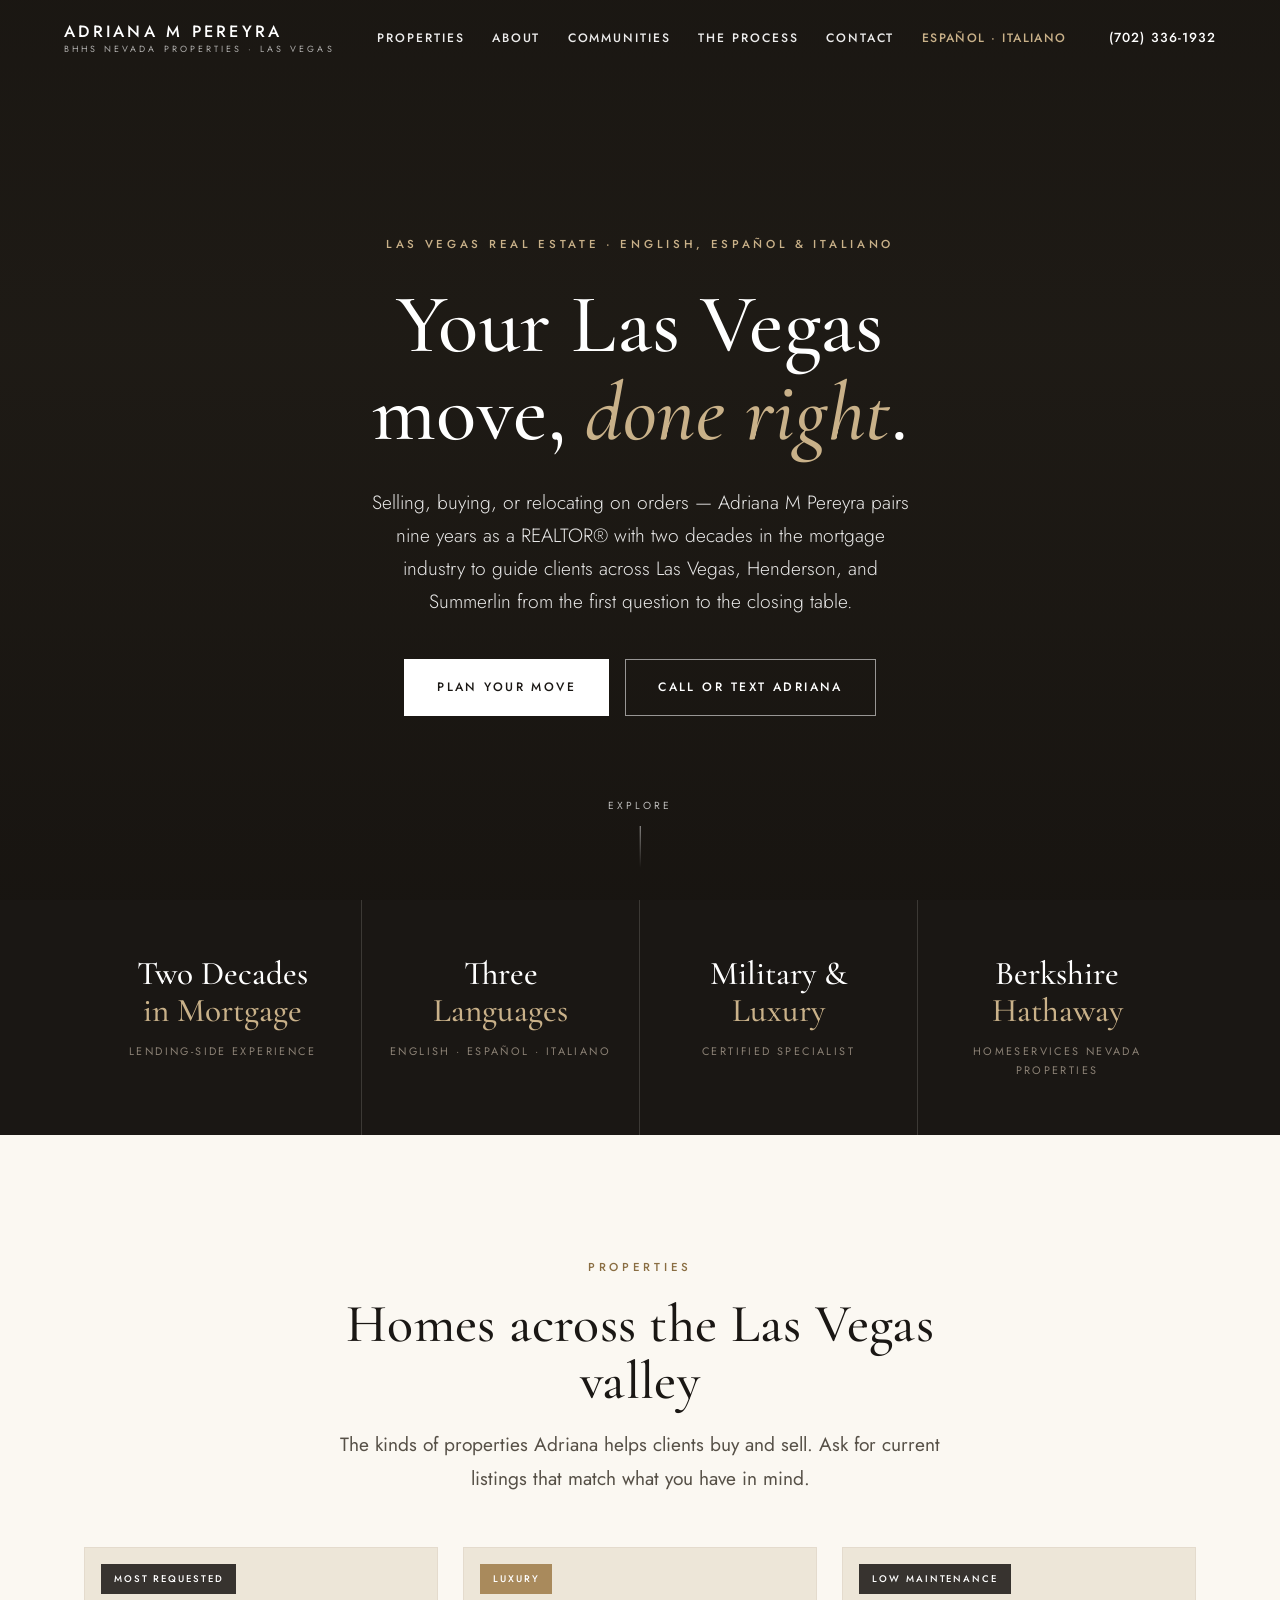
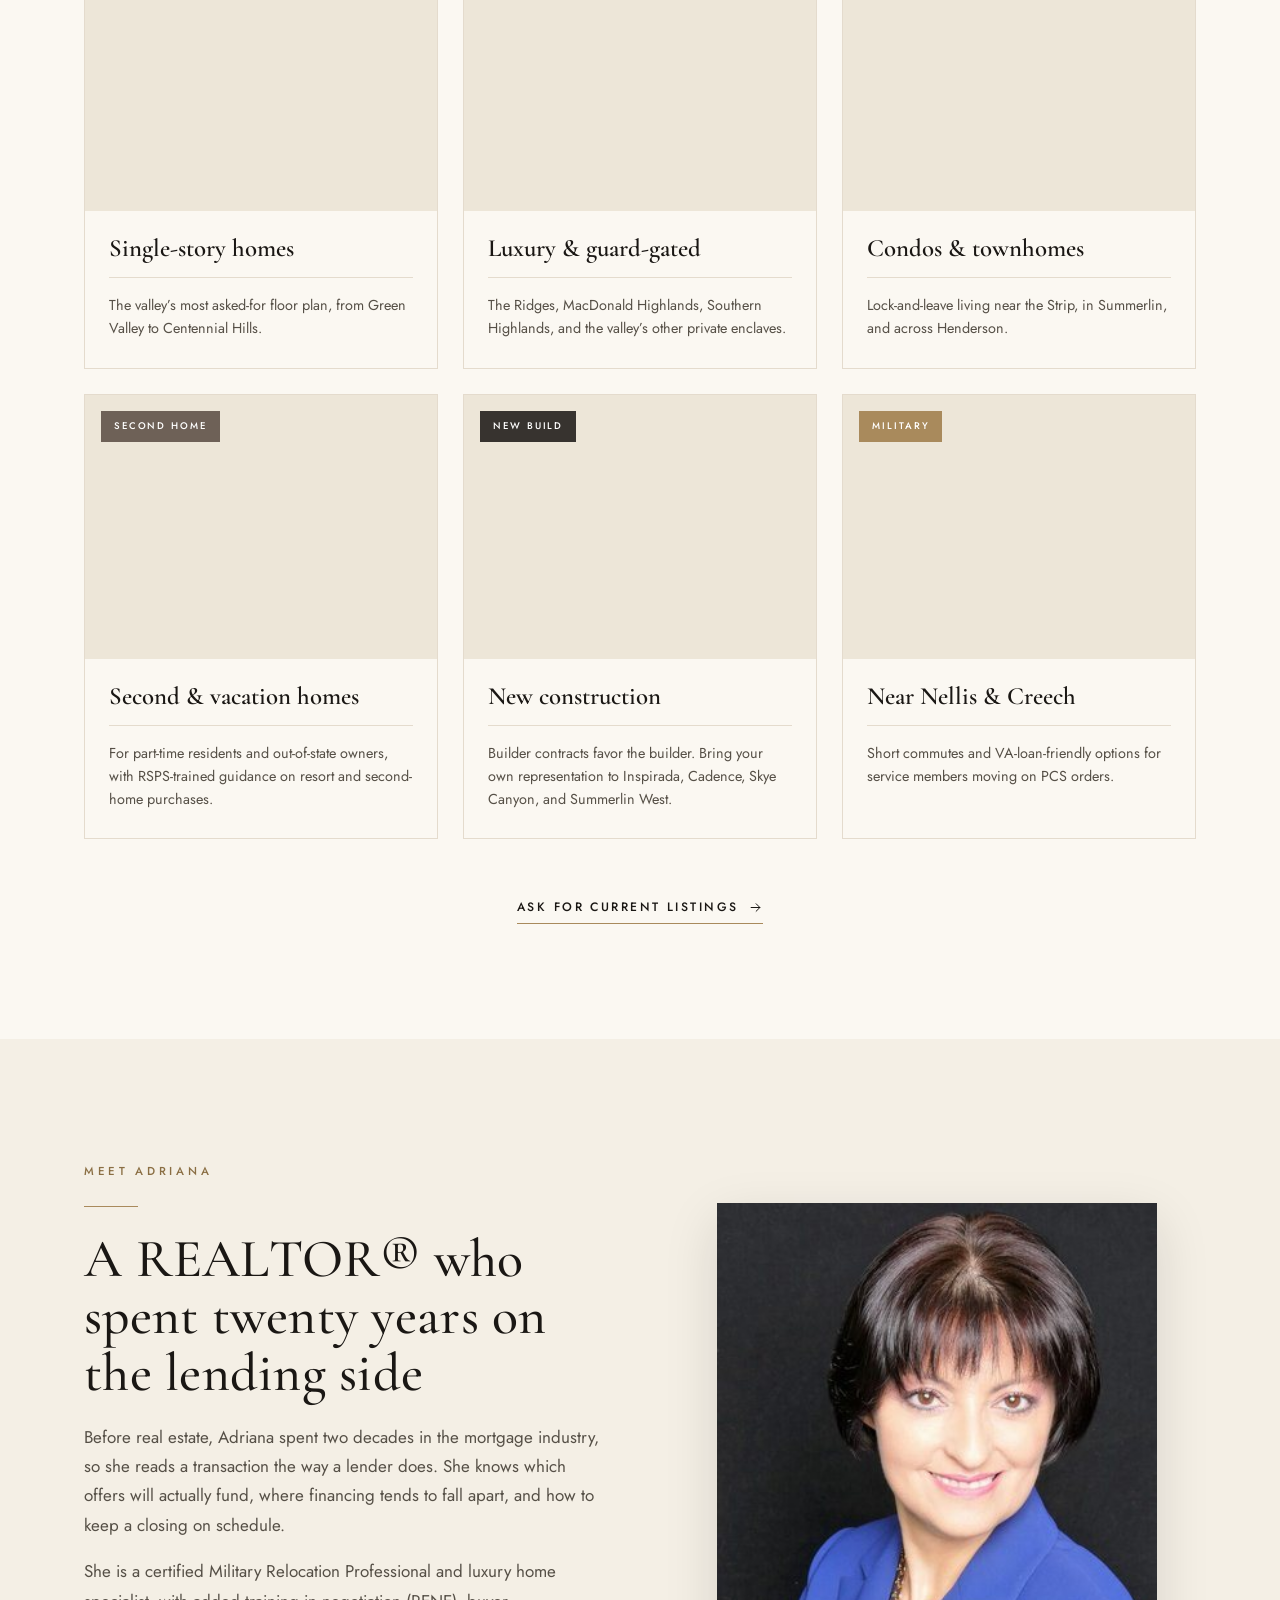
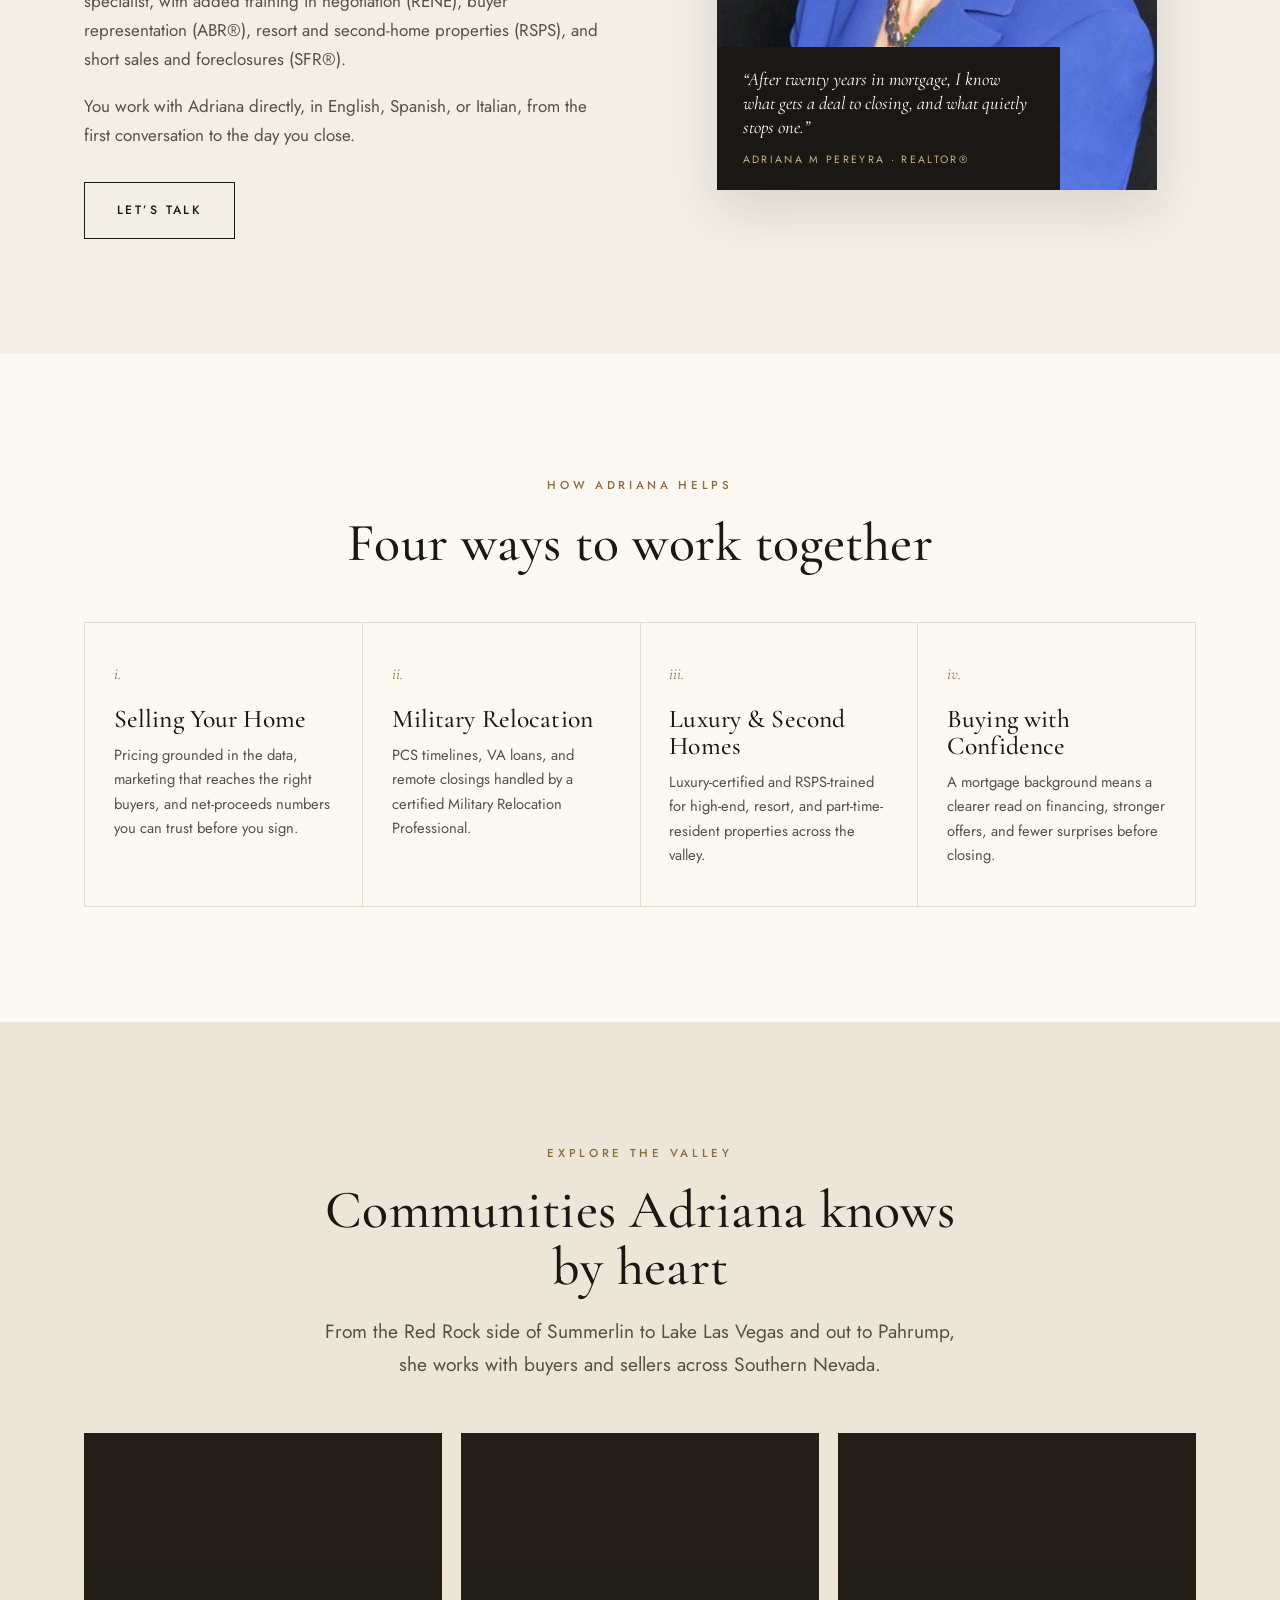
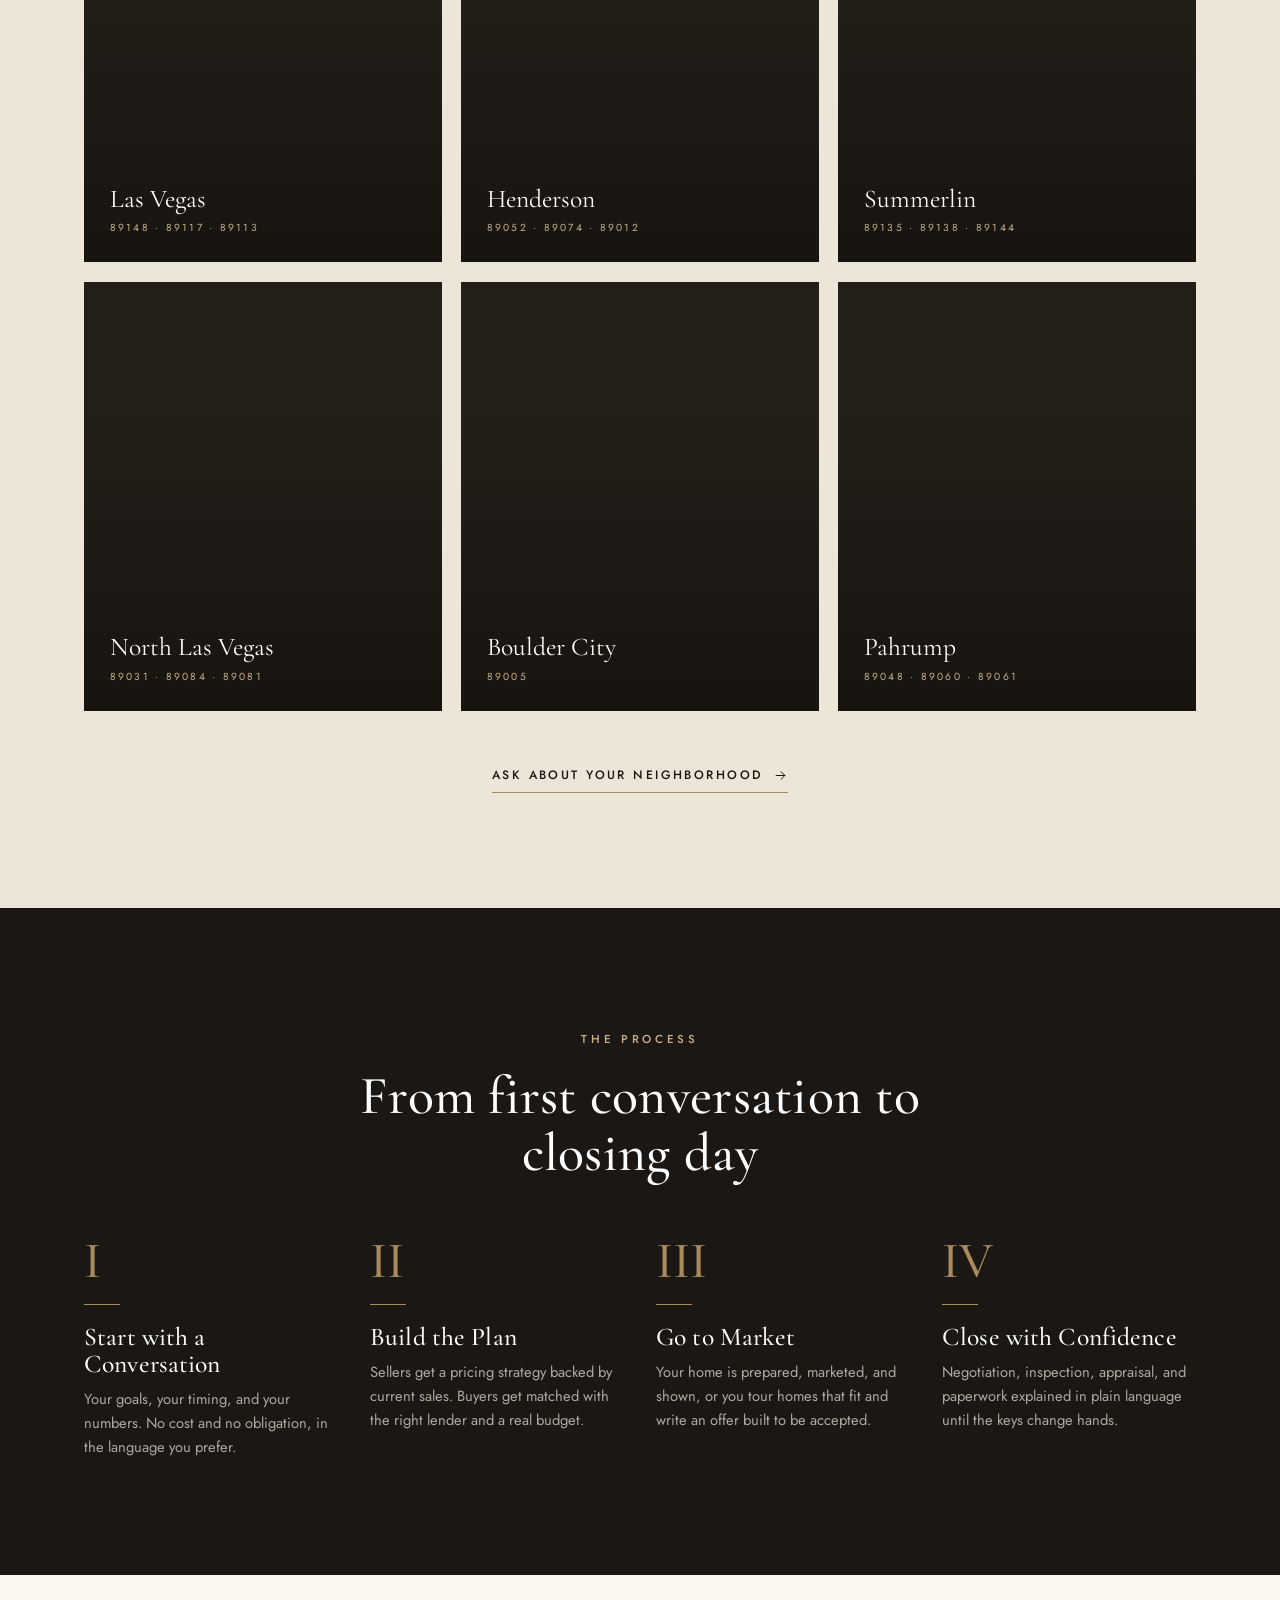
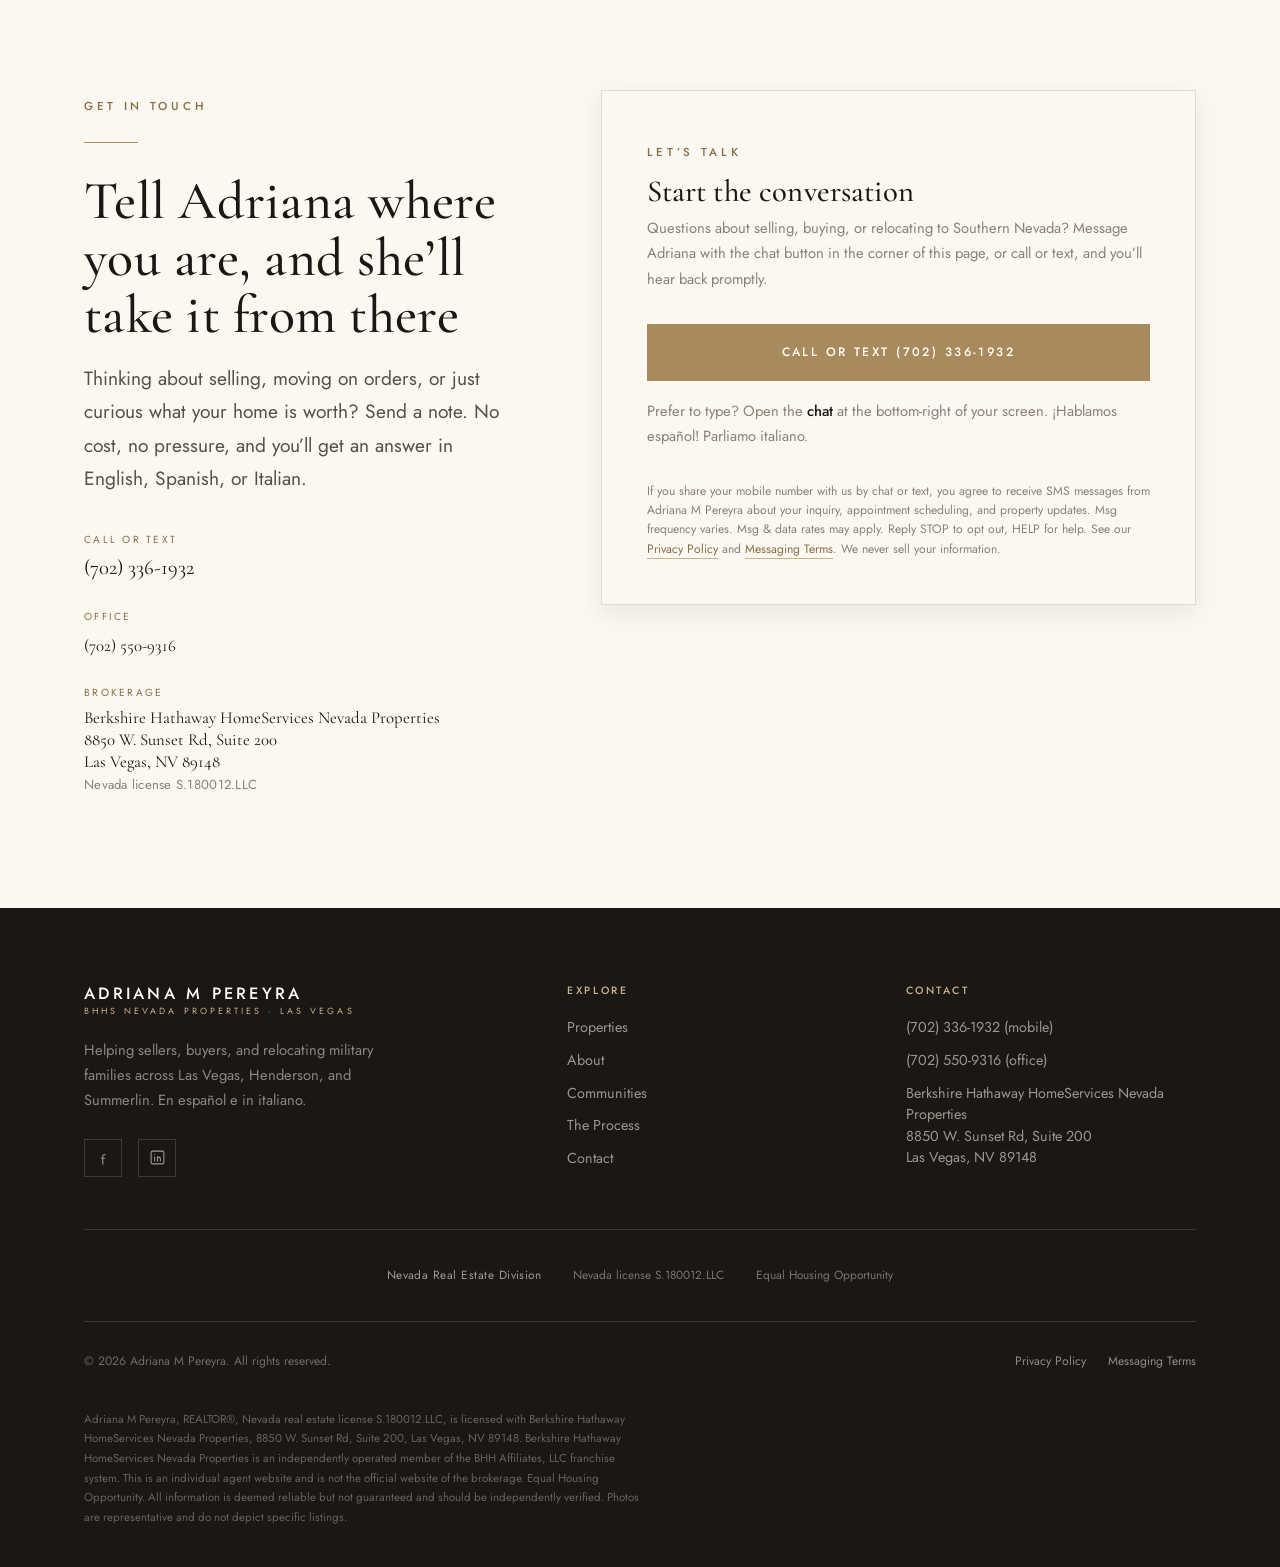
==== index.html @ 08331dd1 "Add files via upload" ====
<!DOCTYPE html>
<html lang="en">
<head>
<meta charset="UTF-8">
<meta name="viewport" content="width=device-width, initial-scale=1.0">
<title>Adriana M Pereyra | Las Vegas REALTOR&reg; | BHHS Nevada Properties</title>
<meta name="description" content="Adriana M Pereyra helps clients sell, buy, and relocate across Las Vegas, Henderson, and Summerlin. Service in English, Spanish, and Italian. Berkshire Hathaway HomeServices Nevada Properties.">
<meta name="robots" content="index, follow">
<meta name="theme-color" content="#1A1714">
<meta property="og:type" content="website">
<meta property="og:title" content="Adriana M Pereyra | Las Vegas REALTOR&reg; | BHHS Nevada Properties">
<meta property="og:description" content="Adriana M Pereyra helps clients sell, buy, and relocate across Las Vegas, Henderson, and Summerlin. Service in English, Spanish, and Italian. Berkshire Hathaway HomeServices Nevada Properties.">
<link rel="icon" href="data:image/svg+xml,%3Csvg xmlns='http://www.w3.org/2000/svg' viewBox='0 0 32 32'%3E%3Crect width='32' height='32' fill='%231A1714'/%3E%3Ctext x='16' y='22' font-family='Georgia,serif' font-size='16' fill='%23A98A5C' text-anchor='middle'%3EA%3C/text%3E%3C/svg%3E">
<link rel="preconnect" href="https://fonts.googleapis.com"><link rel="preconnect" href="https://fonts.gstatic.com" crossorigin><link href="https://fonts.googleapis.com/css2?family=Cormorant+Garamond:ital,wght@0,400;0,500;0,600;1,400;1,500;1,600&family=Jost:wght@300;400;500;600&display=swap" rel="stylesheet">
<link rel="stylesheet" href="/styles.css">
</head>
<body class="amp">

<header class="nav" id="amp-nav">
  <div class="nav-inner">
    <a class="brand" href="/" aria-label="Adriana M Pereyra home">
      <span class="brand-name">Adriana M Pereyra</span>
      <span class="brand-sub">BHHS Nevada Properties &middot; Las Vegas</span>
    </a>
    <nav class="nav-links" id="amp-navLinks">
      <a href="#listings">Properties</a>
      <a href="#about">About</a>
      <a href="#communities">Communities</a>
      <a href="#path">The Process</a>
      <a href="#contact">Contact</a>
      <a class="tag" href="#contact">Espa&ntilde;ol &middot; Italiano</a>
    </nav>
    <div class="nav-right">
      <a class="nav-phone" href="tel:+17023361932">(702) 336-1932</a>
      <button class="nav-toggle" id="amp-navToggle" aria-label="Open menu" aria-expanded="false">
        <svg viewBox="0 0 24 24" fill="none" stroke="currentColor" stroke-width="1.5" stroke-linecap="round"><path d="M3 6h18M3 12h18M3 18h18"/></svg>
      </button>
    </div>
  </div>
</header>

<section class="hero">
  <div class="hero-inner">
    <span class="eyebrow">Las Vegas Real Estate &middot; English, Espa&ntilde;ol &amp; Italiano</span>
    <h1>Your Las Vegas move, <em>done right</em>.</h1>
    <p class="hero-sub">Selling, buying, or relocating on orders &mdash; Adriana M Pereyra pairs nine years as a REALTOR&reg; with two decades in the mortgage industry to guide clients across Las Vegas, Henderson, and Summerlin from the first question to the closing table.</p>
    <div class="hero-actions">
      <a class="btn btn-solid-light" href="#contact">Plan your move</a>
      <a class="btn btn-light" href="tel:+17023361932">Call or text Adriana</a>
    </div>
  </div>
  <div class="hero-scroll" aria-hidden="true"><span>Explore</span><span class="line"></span></div>
</section>

<section class="bg-ink">
  <div class="wrap" style="padding-block:0;">
    <div class="stats">
      <div class="stat"><div class="figure">Two Decades<br><span class="accent">in Mortgage</span></div><div class="label">Lending-Side Experience</div></div>
      <div class="stat"><div class="figure">Three<br><span class="accent">Languages</span></div><div class="label">English &middot; Espa&ntilde;ol &middot; Italiano</div></div>
      <div class="stat"><div class="figure">Military &amp;<br><span class="accent">Luxury</span></div><div class="label">Certified Specialist</div></div>
      <div class="stat"><div class="figure">Berkshire<br><span class="accent">Hathaway</span></div><div class="label">HomeServices Nevada Properties</div></div>
    </div>
  </div>
</section>

<section class="section" id="listings">
  <div class="wrap">
    <div class="section-head center">
      <span class="eyebrow">Properties</span>
      <h2>Homes across the Las Vegas valley</h2>
      <p class="lede">The kinds of properties Adriana helps clients buy and sell. Ask for current listings that match what you have in mind.</p>
    </div>
    <div class="listings">
      <article class="listing reveal">
        <div class="listing-media" style="background-image:url('https://images.unsplash.com/photo-1568605114967-8130f3a36994?auto=format&fit=crop&w=800&q=80')"><span class="listing-badge">Most Requested</span></div>
        <div class="listing-body">
          <div class="listing-title">Single-story homes</div>
          <div class="listing-desc">The valley&rsquo;s most asked-for floor plan, from Green Valley to Centennial Hills.</div>
        </div>
      </article>
      <article class="listing reveal">
        <div class="listing-media" style="background-image:url('https://images.unsplash.com/photo-1600596542815-ffad4c1539a9?auto=format&fit=crop&w=800&q=80')"><span class="listing-badge coming">Luxury</span></div>
        <div class="listing-body">
          <div class="listing-title">Luxury &amp; guard-gated</div>
          <div class="listing-desc">The Ridges, MacDonald Highlands, Southern Highlands, and the valley&rsquo;s other private enclaves.</div>
        </div>
      </article>
      <article class="listing reveal">
        <div class="listing-media" style="background-image:url('https://images.unsplash.com/photo-1570129477492-45c003edd2be?auto=format&fit=crop&w=800&q=80')"><span class="listing-badge">Low Maintenance</span></div>
        <div class="listing-body">
          <div class="listing-title">Condos &amp; townhomes</div>
          <div class="listing-desc">Lock-and-leave living near the Strip, in Summerlin, and across Henderson.</div>
        </div>
      </article>
      <article class="listing reveal">
        <div class="listing-media" style="background-image:url('https://images.unsplash.com/photo-1600585154340-be6161a56a0c?auto=format&fit=crop&w=800&q=80')"><span class="listing-badge pending">Second Home</span></div>
        <div class="listing-body">
          <div class="listing-title">Second &amp; vacation homes</div>
          <div class="listing-desc">For part-time residents and out-of-state owners, with RSPS-trained guidance on resort and second-home purchases.</div>
        </div>
      </article>
      <article class="listing reveal">
        <div class="listing-media" style="background-image:url('https://images.unsplash.com/photo-1605276374104-dee2a0ed3cd6?auto=format&fit=crop&w=800&q=80')"><span class="listing-badge">New Build</span></div>
        <div class="listing-body">
          <div class="listing-title">New construction</div>
          <div class="listing-desc">Builder contracts favor the builder. Bring your own representation to Inspirada, Cadence, Skye Canyon, and Summerlin West.</div>
        </div>
      </article>
      <article class="listing reveal">
        <div class="listing-media" style="background-image:url('https://images.unsplash.com/photo-1564013799919-ab600027ffc6?auto=format&fit=crop&w=800&q=80')"><span class="listing-badge coming">Military</span></div>
        <div class="listing-body">
          <div class="listing-title">Near Nellis &amp; Creech</div>
          <div class="listing-desc">Short commutes and VA-loan-friendly options for service members moving on PCS orders.</div>
        </div>
      </article>
    </div>
    <div class="listings-cta"><a class="textlink" href="#contact">Ask for current listings <svg viewBox="0 0 24 24" fill="none" stroke="currentColor" stroke-width="1.6" stroke-linecap="round" stroke-linejoin="round"><path d="M5 12h14M13 6l6 6-6 6"/></svg></a></div>
  </div>
</section>

<section class="section bg-ivory" id="about">
  <div class="wrap split reverse">
    <div class="split-media portrait reveal" role="img" aria-label="Portrait of Adriana M Pereyra" style="background-image:url('/img/adriana-pereyra.jpg')">
      <div class="tag-float">
        <div class="q">&ldquo;After twenty years in mortgage, I know what gets a deal to closing, and what quietly stops one.&rdquo;</div>
        <div class="by">Adriana M Pereyra &middot; REALTOR&reg;</div>
      </div>
    </div>
    <div class="split-text reveal">
      <span class="eyebrow">Meet Adriana</span>
      <hr class="rule" />
      <h2 style="margin-bottom:1.4rem;">A REALTOR&reg; who spent twenty years on the lending side</h2>
      <p>Before real estate, Adriana spent two decades in the mortgage industry, so she reads a transaction the way a lender does. She knows which offers will actually fund, where financing tends to fall apart, and how to keep a closing on schedule.</p>
      <p>She is a certified Military Relocation Professional and luxury home specialist, with added training in negotiation (RENE), buyer representation (ABR&reg;), resort and second-home properties (RSPS), and short sales and foreclosures (SFR&reg;).</p>
      <p>You work with Adriana directly, in English, Spanish, or Italian, from the first conversation to the day you close.</p>
      <a class="btn btn-outline" href="#contact">Let&rsquo;s talk</a>
    </div>
  </div>
</section>

<section class="section">
  <div class="wrap">
    <div class="section-head center">
      <span class="eyebrow">How Adriana Helps</span>
      <h2>Four ways to work together</h2>
    </div>
    <div class="services">
      <div class="service reveal"><div class="num">i.</div><h3>Selling Your Home</h3><p>Pricing grounded in the data, marketing that reaches the right buyers, and net-proceeds numbers you can trust before you sign.</p></div>
      <div class="service reveal"><div class="num">ii.</div><h3>Military Relocation</h3><p>PCS timelines, VA loans, and remote closings handled by a certified Military Relocation Professional.</p></div>
      <div class="service reveal"><div class="num">iii.</div><h3>Luxury &amp; Second Homes</h3><p>Luxury-certified and RSPS-trained for high-end, resort, and part-time-resident properties across the valley.</p></div>
      <div class="service reveal"><div class="num">iv.</div><h3>Buying with Confidence</h3><p>A mortgage background means a clearer read on financing, stronger offers, and fewer surprises before closing.</p></div>
    </div>
  </div>
</section>

<section class="section bg-sand" id="communities">
  <div class="wrap">
    <div class="section-head center">
      <span class="eyebrow">Explore the Valley</span>
      <h2>Communities Adriana knows by heart</h2>
      <p class="lede">From the Red Rock side of Summerlin to Lake Las Vegas and out to Pahrump, she works with buyers and sellers across Southern Nevada.</p>
    </div>
    <div class="communities">
      <a class="community reveal" href="#contact" style="background-image:url('https://images.unsplash.com/photo-1449844908441-8829872d2607?auto=format&fit=crop&w=700&q=80')">
        <div class="community-label"><div class="name">Las Vegas</div><div class="meta">89148 &middot; 89117 &middot; 89113</div></div>
      </a>
      <a class="community reveal" href="#contact" style="background-image:url('https://images.unsplash.com/photo-1576941089067-2de3c901e126?auto=format&fit=crop&w=700&q=80')">
        <div class="community-label"><div class="name">Henderson</div><div class="meta">89052 &middot; 89074 &middot; 89012</div></div>
      </a>
      <a class="community reveal" href="#contact" style="background-image:url('https://images.unsplash.com/photo-1580587771525-78b9dba3b914?auto=format&fit=crop&w=700&q=80')">
        <div class="community-label"><div class="name">Summerlin</div><div class="meta">89135 &middot; 89138 &middot; 89144</div></div>
      </a>
      <a class="community reveal" href="#contact" style="background-image:url('https://images.unsplash.com/photo-1518780664697-55e3ad937233?auto=format&fit=crop&w=700&q=80')">
        <div class="community-label"><div class="name">North Las Vegas</div><div class="meta">89031 &middot; 89084 &middot; 89081</div></div>
      </a>
      <a class="community reveal" href="#contact" style="background-image:url('https://images.unsplash.com/photo-1502672260266-1c1ef2d93688?auto=format&fit=crop&w=700&q=80')">
        <div class="community-label"><div class="name">Boulder City</div><div class="meta">89005</div></div>
      </a>
      <a class="community reveal" href="#contact" style="background-image:url('https://images.unsplash.com/photo-1416331108676-a22ccb276e35?auto=format&fit=crop&w=700&q=80')">
        <div class="community-label"><div class="name">Pahrump</div><div class="meta">89048 &middot; 89060 &middot; 89061</div></div>
      </a>
    </div>
    <div class="communities-cta"><a class="textlink" href="#contact">Ask about your neighborhood <svg viewBox="0 0 24 24" fill="none" stroke="currentColor" stroke-width="1.6" stroke-linecap="round" stroke-linejoin="round"><path d="M5 12h14M13 6l6 6-6 6"/></svg></a></div>
  </div>
</section>

<section class="section bg-ink" id="path">
  <div class="wrap">
    <div class="section-head center">
      <span class="eyebrow on-dark">The Process</span>
      <h2 style="color:#fff;">From first conversation to closing day</h2>
    </div>
    <div class="path">
      <div class="step reveal"><div class="pnum">I</div><div class="pdiv"></div><h3>Start with a Conversation</h3><p>Your goals, your timing, and your numbers. No cost and no obligation, in the language you prefer.</p></div>
      <div class="step reveal"><div class="pnum">II</div><div class="pdiv"></div><h3>Build the Plan</h3><p>Sellers get a pricing strategy backed by current sales. Buyers get matched with the right lender and a real budget.</p></div>
      <div class="step reveal"><div class="pnum">III</div><div class="pdiv"></div><h3>Go to Market</h3><p>Your home is prepared, marketed, and shown, or you tour homes that fit and write an offer built to be accepted.</p></div>
      <div class="step reveal"><div class="pnum">IV</div><div class="pdiv"></div><h3>Close with Confidence</h3><p>Negotiation, inspection, appraisal, and paperwork explained in plain language until the keys change hands.</p></div>
    </div>
  </div>
</section>

<!-- CONTACT — the chat widget is the single contact-collection point; the SMS disclosure below stays always visible -->
<section class="section" id="contact">
  <div class="wrap contact-grid">
    <div class="contact-info">
      <span class="eyebrow">Get in Touch</span>
      <hr class="rule" />
      <h2>Tell Adriana where you are, and she&rsquo;ll take it from there</h2>
      <p class="lede" style="margin-top:1.2rem;">Thinking about selling, moving on orders, or just curious what your home is worth? Send a note. No cost, no pressure, and you&rsquo;ll get an answer in English, Spanish, or Italian.</p>
      <div class="contact-list">
        <div class="ci"><div>
          <div class="lbl">Call or Text</div>
          <a href="tel:+17023361932">(702) 336-1932</a>
        </div></div>
        <div class="ci"><div>
          <div class="lbl">Office</div>
          <a class="val sm" href="tel:+17025509316">(702) 550-9316</a>
        </div></div>
        <div class="ci"><div>
          <div class="lbl">Brokerage</div>
          <div class="val sm">Berkshire Hathaway HomeServices Nevada Properties<br>8850 W. Sunset Rd, Suite 200<br>Las Vegas, NV 89148</div>
          <div class="val xs">Nevada license S.180012.LLC</div>
        </div></div>
      </div>
    </div>

    <div class="form-card">
      <span class="eyebrow form-eyebrow">Let&rsquo;s Talk</span>
      <h3>Start the conversation</h3>
      <p class="form-note">Questions about selling, buying, or relocating to Southern Nevada? Message Adriana with the chat button in the corner of this page, or call or text, and you&rsquo;ll hear back promptly.</p>
      <a href="tel:+17023361932" class="btn btn-gold" style="display:flex;width:100%;box-sizing:border-box;justify-content:center;">Call or Text (702) 336-1932</a>
      <p class="form-note" style="margin-top:1.15rem;">Prefer to type? Open the <strong>chat</strong> at the bottom-right of your screen. &iexcl;Hablamos espa&ntilde;ol! Parliamo italiano.</p>
      <p class="form-fine">If you share your mobile number with us by chat or text, you agree to receive SMS messages from Adriana M Pereyra about your inquiry, appointment scheduling, and property updates. Msg frequency varies. Msg &amp; data rates may apply. Reply STOP to opt out, HELP for help. See our <a href="/privacy">Privacy Policy</a> and <a href="/terms">Messaging Terms</a>. We never sell your information.</p>
    </div>
  </div>
</section>

<footer class="footer">
  <div class="wrap">
    <div class="footer-top">
      <div>
        <a class="brand" href="/">
          <span class="brand-name">Adriana M Pereyra</span>
          <span class="brand-sub">BHHS Nevada Properties &middot; Las Vegas</span>
        </a>
        <p class="footer-blurb">Helping sellers, buyers, and relocating military families across Las Vegas, Henderson, and Summerlin. En espa&ntilde;ol e in italiano.</p>
        <div class="footer-social">
          <a href="https://www.facebook.com/realestate.homenow" target="_blank" rel="noopener" aria-label="Facebook"><svg viewBox="0 0 24 24" fill="none" stroke="currentColor" stroke-width="1.5"><path d="M15 8h-2a2 2 0 0 0-2 2v12M8 13h6"/></svg></a>
          <a href="https://www.linkedin.com/in/adrianapereyravegasrealtor" target="_blank" rel="noopener" aria-label="LinkedIn"><svg viewBox="0 0 24 24" fill="none" stroke="currentColor" stroke-width="1.5" stroke-linecap="round"><rect x="3" y="3" width="18" height="18" rx="2"/><path d="M8 11v6M8 7.5v.01M12 17v-3.5a2 2 0 0 1 4 0V17M12 11v6"/></svg></a>
        </div>
      </div>
      <div class="footer-col">
        <h4>Explore</h4>
        <a href="#listings">Properties</a>
        <a href="#about">About</a>
        <a href="#communities">Communities</a>
        <a href="#path">The Process</a>
        <a href="#contact">Contact</a>
      </div>
      <div class="footer-col">
        <h4>Contact</h4>
        <a href="tel:+17023361932">(702) 336-1932 (mobile)</a>
        <a href="tel:+17025509316">(702) 550-9316 (office)</a>
        
        <p>Berkshire Hathaway HomeServices Nevada Properties<br>8850 W. Sunset Rd, Suite 200<br>Las Vegas, NV 89148</p>
      </div>
    </div>
    <div class="footer-legal">
      <a href="https://red.nv.gov/" target="_blank" rel="noopener">Nevada Real Estate Division</a>
      <span>Nevada license S.180012.LLC</span>
      <span>Equal Housing Opportunity</span>
    </div>
    <div class="footer-bottom">
      <span>&copy; <span class="amp-year">2026</span> Adriana M Pereyra. All rights reserved.</span>
      <span class="legal-links">
        <a href="/privacy">Privacy Policy</a>
        <a href="/terms">Messaging Terms</a>
      </span>
    </div>
    <p class="disclosure">Adriana M Pereyra, REALTOR&reg;, Nevada real estate license S.180012.LLC, is licensed with Berkshire Hathaway HomeServices Nevada Properties, 8850 W. Sunset Rd, Suite 200, Las Vegas, NV 89148. Berkshire Hathaway HomeServices Nevada Properties is an independently operated member of the BHH Affiliates, LLC franchise system. This is an individual agent website and is not the official website of the brokerage. Equal Housing Opportunity. All information is deemed reliable but not guaranteed and should be independently verified. Photos are representative and do not depict specific listings.</p>
  </div>
</footer>

<script>
(function(){
  var root = document.querySelector('.amp'); if(!root) return;
  var nav = root.querySelector('#amp-nav');
  if (nav){
    var onScroll = function(){ nav.classList.toggle('scrolled', window.scrollY > 40); };
    onScroll(); window.addEventListener('scroll', onScroll, {passive:true});
  }
  var toggle = root.querySelector('#amp-navToggle'), links = root.querySelector('#amp-navLinks');
  if (toggle && links){
    toggle.addEventListener('click', function(){
      var open = links.classList.toggle('open');
      toggle.setAttribute('aria-expanded', open ? 'true' : 'false');
    });
    links.querySelectorAll('a').forEach(function(a){ a.addEventListener('click', function(){
      links.classList.remove('open'); toggle.setAttribute('aria-expanded','false');
    });});
  }
  root.querySelectorAll('.amp-year').forEach(function(el){ el.textContent = new Date().getFullYear(); });
  var items = root.querySelectorAll('.reveal');
  var showAll = function(){ items.forEach(function(el){ el.classList.add('in'); }); };
  if ('IntersectionObserver' in window){
    var io = new IntersectionObserver(function(entries){
      entries.forEach(function(en){ if(en.isIntersecting){ en.target.classList.add('in'); io.unobserve(en.target); } });
    }, {threshold:.12, rootMargin:'0px 0px -50px 0px'});
    items.forEach(function(el){ io.observe(el); });
    setTimeout(showAll, 4000);   /* failsafe: nothing stays hidden for screenshot bots */
  } else { showAll(); }
})();
</script>
<!-- GoHighLevel / LeadConnector chat widget: the single contact-collection point for this site -->
<script src="https://widgets.leadconnectorhq.com/loader.js" data-resources-url="https://widgets.leadconnectorhq.com/chat-widget/loader.js" data-widget-id="6aa83cbd92551cf580aa1e9b"></script>
</body>
</html>
---- styles.css ----
/* Adriana M Pereyra | cloned from the approved jasonaguirregroup.us design system */
html,body{margin:0;padding:0}
.amp{overflow-x:clip}
.amp h1, .amp h2, .amp h3, .amp h4, .amp p, .amp li{text-align: inherit; text-transform: none; padding: 0;}
.amp ul{padding: 0;}
.amp a{text-decoration: none;}
.amp .btn, .amp button{border-radius: 0; box-shadow: none; text-decoration: none;}
.amp{--paper: #FBF8F2; --ivory: #F4EFE5; --sand: #EDE6D8; --ink: #1A1714; --char: #242019; --ink-soft: #565047; --stone: #8B8175; --gold: #A98A5C; --gold-deep:#8A6E43; --gold-soft:#C9B189; --line: #E4DBCD; --line-dk: rgba(244,239,229,.16); --white: #FFFFFF; --serif: 'Cormorant Garamond', Georgia, 'Times New Roman', serif; --sans: 'Jost', system-ui, -apple-system, BlinkMacSystemFont, sans-serif; --maxw: 1240px; --gutter: clamp(1.25rem, 5vw, 4rem); --nav-h: 76px; --shadow: 0 18px 50px rgba(26,23,20,.13); --shadow-sm: 0 8px 24px rgba(26,23,20,.08);}
.amp *, .amp *::before, .amp *::after{box-sizing: border-box;}
.amp *{margin: 0;}
html{-webkit-text-size-adjust: 100%; scroll-behavior: smooth;}
.amp{font-family: var(--sans); background: var(--paper); color: var(--ink-soft); font-size: 1.0625rem; font-weight: 400; line-height: 1.72; -webkit-font-smoothing: antialiased; text-rendering: optimizeLegibility;}
.amp img, .amp svg{display: block; max-width: 100%;}
.amp a{color: inherit; text-decoration: none;}
.amp button, .amp input, .amp textarea, .amp select{font: inherit; color: inherit;}
.amp :focus-visible{outline: 2px solid var(--gold); outline-offset: 3px;}
.amp ::selection{background: var(--gold-soft); color: var(--ink);}
.amp h1, .amp h2, .amp h3, .amp h4{font-family: var(--serif); color: var(--ink); font-weight: 500; line-height: 1.06; letter-spacing: .005em;}
.amp h1{font-size: clamp(2.9rem, 6.5vw, 5.6rem); font-weight: 500;}
.amp h2{font-size: clamp(2.1rem, 4.2vw, 3.5rem);}
.amp h3{font-size: clamp(1.4rem, 2vw, 1.7rem);}
.amp p{color: var(--ink-soft);}
.amp em{font-style: italic;}
.amp strong{color: var(--ink); font-weight: 500;}
.amp .eyebrow{font-family: var(--sans); font-size: .72rem; font-weight: 500; letter-spacing: .32em; text-transform: uppercase; color: var(--gold-deep); display: inline-block;}
.amp .eyebrow.on-dark{color: var(--gold-soft);}
.amp .script{font-family: var(--serif); font-style: italic; font-weight: 500; color: var(--gold-deep);}
.amp .wrap{max-width: var(--maxw); margin-inline: auto; padding-inline: var(--gutter);}
.amp .section{padding-block: clamp(4.5rem, 9vw, 8rem);}
.amp .center{text-align: center;}
.amp .lede{font-size: clamp(1.05rem, 1.5vw, 1.2rem); color: var(--ink-soft); line-height: 1.75;}
.amp .section-head{max-width: 640px;}
.amp .section-head.center{margin-inline: auto;}
.amp .section-head .eyebrow{margin-bottom: 1.1rem;}
.amp .section-head h2{margin-bottom: 1.2rem;}
.amp .rule{width: 54px; height: 1px; background: var(--gold); border: 0; margin: 1.4rem 0;}
.amp .rule.center{margin-inline: auto;}
.amp .bg-ivory{background: var(--ivory);}
.amp .bg-sand{background: var(--sand);}
.amp .bg-ink{background: var(--ink); color: #D9D2C7;}
.amp .btn{display: inline-flex; align-items: center; gap: .7rem; font-family: var(--sans); font-size: .76rem; font-weight: 500; letter-spacing: .2em; text-transform: uppercase; padding: 1.05rem 2rem; border: 1px solid var(--ink); background: var(--ink); color: var(--paper); cursor: pointer; transition: background .25s ease, color .25s ease, border-color .25s ease, transform .25s ease;}
.amp .btn:hover{background: transparent; color: var(--ink); transform: translateY(-1px);}
.amp .btn svg{width: 15px; height: 15px;}
.amp .btn-gold{background: var(--gold); border-color: var(--gold); color: #fff;}
.amp .btn-gold:hover{background: transparent; color: var(--gold-deep); border-color: var(--gold);}
.amp .btn-outline{background: transparent; color: var(--ink); border-color: var(--ink);}
.amp .btn-outline:hover{background: var(--ink); color: var(--paper);}
.amp .btn-light{background: transparent; border-color: rgba(255,255,255,.55); color: #fff;}
.amp .btn-light:hover{background: #fff; color: var(--ink); border-color: #fff;}
.amp .btn-solid-light{background: #fff; border-color: #fff; color: var(--ink);}
.amp .btn-solid-light:hover{background: transparent; color: #fff;}
.amp .textlink{font-family: var(--sans); font-size: .76rem; font-weight: 500; letter-spacing: .2em; text-transform: uppercase; color: var(--ink); display: inline-flex; align-items: center; gap: .6rem; padding-bottom: .35rem; border-bottom: 1px solid var(--gold); transition: gap .25s ease, color .25s ease;}
.amp .textlink:hover{gap: .95rem; color: var(--gold-deep);}
.amp .textlink svg{width: 15px; height: 15px;}
.amp .nav{position: fixed; top: 0; left: 0; right: 0; z-index: 100; transition: background .3s ease, box-shadow .3s ease, border-color .3s ease; border-bottom: 1px solid transparent;}
.amp .nav-inner{max-width: var(--maxw); margin-inline: auto; padding: 0 var(--gutter); height: var(--nav-h); display: flex; align-items: center; justify-content: space-between; gap: 1.5rem;}
.amp .brand{display: flex; flex-direction: column; line-height: 1.1;}
.amp .brand-name{font-family: var(--sans); font-weight: 500; font-size: 1.02rem; letter-spacing: .2em; text-transform: uppercase; color: #fff; transition: color .3s ease;}
.amp .brand-sub{font-family: var(--sans); font-size: .56rem; letter-spacing: .34em; text-transform: uppercase; color: rgba(255,255,255,.66); margin-top: 3px; transition: color .3s ease;}
.amp .nav-links{display: flex; align-items: center; gap: 2.2rem;}
.amp .nav-links a{font-family: var(--sans); font-size: .76rem; font-weight: 500; letter-spacing: .16em; text-transform: uppercase; color: rgba(255,255,255,.92); position: relative; padding: .4rem 0; transition: color .25s ease;}
.amp .nav-links a::after{content: ""; position: absolute; left: 0; bottom: 0; width: 0; height: 1px; background: var(--gold-soft); transition: width .28s ease;}
.amp .nav-links a:hover::after, .amp .nav-links a:focus-visible::after{width: 100%;}
.amp .nav-links a.tag{color: var(--gold-soft); letter-spacing: .12em;}
.amp .nav-right{display: flex; align-items: center; gap: 1.6rem;}
.amp .nav-phone{font-family: var(--sans); font-size: .82rem; font-weight: 500; letter-spacing: .08em; color: #fff; transition: color .25s ease; white-space: nowrap;}
.amp .nav-toggle{display: none; background: none; border: 0; padding: .4rem; cursor: pointer; color: #fff;}
.amp .nav-toggle svg{width: 26px; height: 26px;}
.amp .nav.scrolled{background: var(--paper); border-bottom-color: var(--line); box-shadow: 0 2px 20px rgba(26,23,20,.05);}
.amp .nav.scrolled .brand-name, .amp .nav.scrolled .nav-phone{color: var(--ink);}
.amp .nav.scrolled .brand-sub{color: var(--stone);}
.amp .nav.scrolled .nav-links a{color: var(--ink-soft);}
.amp .nav.scrolled .nav-links a:hover{color: var(--ink);}
.amp .nav.scrolled .nav-links a.tag{color: var(--gold-deep);}
.amp .nav.scrolled .nav-toggle{color: var(--ink);}
.amp .hero{position: relative; min-height: 100vh; display: flex; align-items: center; background-color: #221E18; background-image: linear-gradient(180deg, rgba(20,17,14,.55) 0%, rgba(20,17,14,.28) 38%, rgba(20,17,14,.72) 100%), url('https://images.unsplash.com/photo-1512917774080-9991f1c4c750?auto=format&fit=crop&w=1920&q=80'); background-size: cover; background-position: center;}
.amp .hero-inner{max-width: 940px; margin-inline: auto; padding: calc(var(--nav-h) + 2rem) var(--gutter) 4rem; text-align: center; color: #fff; position: relative; z-index: 2;}
.amp .hero .eyebrow{color: var(--gold-soft); margin-bottom: 1.6rem;}
.amp .hero h1{color: #fff; max-width: 16ch; margin-inline: auto;}
.amp .hero h1 em{font-style: italic; color: var(--gold-soft);}
.amp .hero-sub{margin: 1.8rem auto 0; max-width: 50ch; font-size: clamp(1.02rem, 1.5vw, 1.2rem); color: rgba(255,255,255,.9); font-weight: 300;}
.amp .hero-actions{margin-top: 2.6rem; display: flex; flex-wrap: wrap; gap: 1rem; justify-content: center;}
.amp .hero-scroll{position: absolute; bottom: 2rem; left: 50%; transform: translateX(-50%); z-index: 2; color: rgba(255,255,255,.7); font-size: .64rem; letter-spacing: .3em; text-transform: uppercase; display: flex; flex-direction: column; align-items: center; gap: .7rem;}
.amp .hero-scroll .line{width: 1px; height: 42px; background: linear-gradient(rgba(255,255,255,.6), transparent);}
.amp .stats{display: grid; grid-template-columns: repeat(4, 1fr);}
.amp .stat{padding: clamp(2.5rem,5vw,3.5rem) 1.5rem; text-align: center; border-right: 1px solid var(--line-dk);}
.amp .stat:last-child{border-right: 0;}
.amp .stat .figure{font-family: var(--serif); font-weight: 500; font-size: clamp(1.7rem, 2.6vw, 2.4rem); color: #fff; line-height: 1.1;}
.amp .stat .figure .accent{color: var(--gold-soft);}
.amp .stat .label{font-family: var(--sans); font-size: .68rem; letter-spacing: .22em; text-transform: uppercase; color: var(--stone); margin-top: .8rem;}
.amp .split{display: grid; grid-template-columns: 1fr 1fr; gap: clamp(2.5rem, 6vw, 6rem); align-items: center;}
.amp .split.reverse .split-media{order: 2;}
.amp .split-media{position: relative; aspect-ratio: 4/5; background-color: var(--sand); background-size: cover; background-position: center; box-shadow: var(--shadow);}
.amp .split-media.tall{aspect-ratio: 3/4;}
.amp .split-media .tag-float{position: absolute; bottom: 0; left: 0; background: var(--ink); color: var(--paper); padding: 1.3rem 1.6rem; max-width: 78%;}
.amp .split-media .tag-float .q{font-family: var(--serif); font-style: italic; font-size: 1.15rem; line-height: 1.3; color: #fff;}
.amp .split-media .tag-float .by{font-family: var(--sans); font-size: .66rem; letter-spacing: .22em; text-transform: uppercase; color: var(--gold-soft); margin-top: .7rem;}
.amp .split-text p + p{margin-top: 1.1rem;}
.amp .split-text .btn, .amp .split-text .textlink{margin-top: 2rem;}
.amp .listings{display: grid; grid-template-columns: repeat(3, 1fr); gap: 1.6rem; margin-top: 3.2rem;}
.amp .listing{background: var(--paper); border: 1px solid var(--line); transition: transform .3s ease, box-shadow .3s ease;}
.amp .bg-ivory .listing, .amp .bg-sand .listing{background: var(--white);}
.amp .listing:hover{transform: translateY(-5px); box-shadow: var(--shadow);}
.amp .listing-media{position: relative; aspect-ratio: 4/3; background-color: var(--sand); background-size: cover; background-position: center; overflow: hidden;}
.amp .listing-badge{position: absolute; top: 1rem; left: 1rem; background: rgba(26,23,20,.86); color: #fff; font-family: var(--sans); font-size: .6rem; font-weight: 500; letter-spacing: .2em; text-transform: uppercase; padding: .45rem .8rem;}
.amp .listing-badge.coming{background: var(--gold);}
.amp .listing-badge.pending{background: #6E6157;}
.amp .listing-body{padding: 1.5rem 1.5rem 1.7rem;}
.amp .listing-price{font-family: var(--serif); font-weight: 600; font-size: 1.85rem; color: var(--ink); line-height: 1;}
.amp .listing-meta{display: flex; gap: 1.1rem; margin: .9rem 0 1rem; font-family: var(--sans); font-size: .8rem; letter-spacing: .03em; color: var(--ink-soft);}
.amp .listing-meta span{display: flex; align-items: center; gap: .35rem;}
.amp .listing-meta b{color: var(--ink); font-weight: 500;}
.amp .listing-addr{font-family: var(--sans); font-size: .85rem; color: var(--stone); line-height: 1.5; padding-top: 1rem; border-top: 1px solid var(--line);}
.amp .listings-cta{text-align: center; margin-top: 3.2rem;}
.amp .services{display: grid; grid-template-columns: repeat(4, 1fr); gap: 0; margin-top: 3.2rem; border-top: 1px solid var(--line); border-left: 1px solid var(--line);}
.amp .service{padding: 2.4rem 1.8rem; border-right: 1px solid var(--line); border-bottom: 1px solid var(--line); transition: background .3s ease;}
.amp .service:hover{background: var(--paper);}
.amp .bg-ivory .service:hover{background: var(--white);}
.amp .service .num{font-family: var(--serif); font-style: italic; font-size: 1rem; color: var(--gold-deep);}
.amp .service h3{margin: 1rem 0 .7rem;}
.amp .service p{font-size: .92rem; line-height: 1.65;}
.amp .communities{display: grid; grid-template-columns: repeat(3, 1fr); gap: 1.2rem; margin-top: 3.2rem;}
.amp .community{position: relative; aspect-ratio: 5/6; background-color: var(--char); background-size: cover; background-position: center; overflow: hidden; display: flex; align-items: flex-end;}
.amp .community::before{content: ""; position: absolute; inset: 0; background: linear-gradient(180deg, rgba(20,17,14,.05) 30%, rgba(20,17,14,.78) 100%); transition: background .35s ease; z-index: 1;}
.amp .community::after{content: ""; position: absolute; inset: 0; background-size: cover; background-position: center; background-image: inherit; transform: scale(1); transition: transform .6s ease; z-index: 0;}
.amp .community:hover::before{background: linear-gradient(180deg, rgba(20,17,14,.2) 10%, rgba(20,17,14,.82) 100%);}
.amp .community-label{position: relative; z-index: 2; padding: 1.6rem; width: 100%;}
.amp .community-label .name{font-family: var(--serif); font-size: 1.6rem; color: #fff; line-height: 1;}
.amp .community-label .meta{font-family: var(--sans); font-size: .64rem; letter-spacing: .22em; text-transform: uppercase; color: var(--gold-soft); margin-top: .5rem;}
.amp .communities-cta{text-align: center; margin-top: 3rem;}
.amp .path{display: grid; grid-template-columns: repeat(4, 1fr); gap: 2rem; margin-top: 3.4rem;}
.amp .step{position: relative;}
.amp .step .pnum{font-family: var(--serif); font-size: 3.2rem; font-weight: 500; color: var(--gold-soft); line-height: 1;}
.amp .bg-ink .step .pnum{color: var(--gold);}
.amp .step .pdiv{width: 36px; height: 1px; background: var(--gold); margin: 1.1rem 0;}
.amp .step h3{margin-bottom: .6rem;}
.amp .bg-ink .step h3{color: #fff;}
.amp .step p{font-size: .92rem; line-height: 1.65;}
.amp .bg-ink .step p{color: rgba(217,210,199,.78);}
.amp .contact-grid{display: grid; grid-template-columns: .85fr 1.15fr; gap: clamp(2.5rem, 6vw, 5rem); align-items: start;}
.amp .contact-info .rule{margin: 1.4rem 0 1.8rem;}
.amp .contact-list{margin-top: 2.2rem; display: grid; gap: 1.5rem;}
.amp .contact-list .ci{display: flex; gap: 1rem; align-items: flex-start;}
.amp .contact-list .ci .lbl{font-family: var(--sans); font-size: .64rem; letter-spacing: .22em; text-transform: uppercase; color: var(--gold-deep); margin-bottom: .35rem;}
.amp .contact-list .ci .val, .amp .contact-list .ci a{font-family: var(--serif); font-size: 1.3rem; color: var(--ink); line-height: 1.3;}
.amp .contact-list .ci a:hover{color: var(--gold-deep);}
.amp .contact-list .ci .val.sm{font-size: 1.05rem;}
.amp .form-card{background: var(--paper); border: 1px solid var(--line); padding: clamp(1.8rem, 3.5vw, 3rem); box-shadow: var(--shadow-sm);}
.amp .bg-ivory .form-card, .amp .bg-sand .form-card{background: var(--white);}
.amp .form-card .form-eyebrow{margin-bottom: .8rem;}
.amp .form-card h3{font-size: clamp(1.6rem, 2.4vw, 2rem); margin-bottom: .5rem;}
.amp .form-card .form-note{font-size: .92rem; color: var(--stone); margin-bottom: 2rem;}
.amp .field{margin-bottom: 1.4rem;}
.amp .field label{display: block; font-family: var(--sans); font-size: .66rem; letter-spacing: .18em; text-transform: uppercase; color: var(--ink); margin-bottom: .55rem;}
.amp .field label .opt{color: var(--stone);}
.amp .field input, .amp .field textarea{width: 100%; padding: .85rem 0; border: 0; border-bottom: 1px solid var(--line-strong, var(--line)); border-bottom: 1px solid #D8CFBE; background: transparent; color: var(--ink); font-size: 1rem; transition: border-color .2s ease;}
.amp .field input::placeholder, .amp .field textarea::placeholder{color: #B3AB9D;}
.amp .field input:focus, .amp .field textarea:focus{outline: none; border-bottom-color: var(--gold);}
.amp .field textarea{resize: vertical; min-height: 70px;}
.amp .field-row{display: grid; grid-template-columns: 1fr 1fr; gap: 1.6rem;}
.amp .consent-block{margin: 1.8rem 0 1.4rem; padding-top: 1.6rem; border-top: 1px solid var(--line);}
.amp .consent{display: flex; gap: .85rem; align-items: flex-start; margin-bottom: 1rem;}
.amp .consent input[type="checkbox"]{appearance: none; -webkit-appearance: none; width: 19px; height: 19px; flex: none; margin-top: 2px; border: 1.5px solid var(--gold); background: transparent; cursor: pointer; position: relative; transition: background .15s ease;}
.amp .consent input[type="checkbox"]:checked{background: var(--gold);}
.amp .consent input[type="checkbox"]:checked::after{content: ""; position: absolute; left: 5px; top: 1px; width: 6px; height: 11px; border: solid #fff; border-width: 0 2px 2px 0; transform: rotate(45deg);}
.amp .consent input[type="checkbox"]:focus-visible{outline: 2px solid var(--gold); outline-offset: 2px;}
.amp .consent label{font-family: var(--sans); font-size: .82rem; line-height: 1.55; color: var(--ink-soft); cursor: pointer;}
.amp .consent label .lead{color: var(--ink); font-weight: 500;}
.amp .form-fine{font-size: .76rem; color: var(--stone); line-height: 1.6; margin-top: 1.4rem;}
.amp .form-fine a{color: var(--gold-deep); border-bottom: 1px solid var(--gold-soft);}
.amp .form-fine a:hover{color: var(--ink);}
.amp .form-card .btn{width: 100%; justify-content: center; margin-top: .4rem;}
.amp .form-success{display: none; text-align: center; padding: 2rem 1rem;}
.amp .form-success.show{display: block;}
.amp .form-success .mark{width: 56px; height: 56px; border: 1px solid var(--gold); border-radius: 50%; display: grid; place-items: center; margin: 0 auto 1.4rem; color: var(--gold-deep);}
.amp .form-success .mark svg{width: 26px; height: 26px;}
.amp .form-success h3{margin-bottom: .5rem;}
.amp .footer{background: var(--ink); color: rgba(217,210,199,.62); padding-top: clamp(3.5rem, 6vw, 5.5rem);}
.amp .footer .wrap{padding-bottom: 0;}
.amp .footer-top{display: grid; grid-template-columns: 1.5fr 1fr 1fr; gap: 3rem; padding-bottom: 3rem; border-bottom: 1px solid var(--line-dk);}
.amp .footer .brand{margin-bottom: 1.4rem;}
.amp .footer .brand-name{color: #fff;}
.amp .footer .brand-sub{color: var(--gold-soft);}
.amp .footer-blurb{font-size: .92rem; color: rgba(217,210,199,.6); max-width: 36ch; line-height: 1.7;}
.amp .footer-social{display: flex; gap: 1rem; margin-top: 1.6rem;}
.amp .footer-social a{width: 38px; height: 38px; border: 1px solid var(--line-dk); display: grid; place-items: center; color: rgba(217,210,199,.7); transition: border-color .25s ease, color .25s ease;}
.amp .footer-social a:hover{border-color: var(--gold); color: var(--gold-soft);}
.amp .footer-social svg{width: 17px; height: 17px;}
.amp .footer h4{font-family: var(--sans); font-size: .66rem; letter-spacing: .24em; text-transform: uppercase; color: var(--gold-soft); margin-bottom: 1.3rem; font-weight: 500;}
.amp .footer-col a, .amp .footer-col p{display: block; font-family: var(--sans); font-size: .9rem; color: rgba(217,210,199,.68); margin-bottom: .7rem; line-height: 1.5;}
.amp .footer-col a:hover{color: #fff;}
.amp .footer-legal{padding: 2.2rem 0; border-bottom: 1px solid var(--line-dk); display: flex; flex-wrap: wrap; gap: 1rem 2rem; align-items: center; justify-content: center; text-align: center;}
.amp .footer-legal a{font-family: var(--sans); font-size: .74rem; letter-spacing: .04em; color: rgba(217,210,199,.7);}
.amp .footer-legal a:hover{color: var(--gold-soft);}
.amp .footer-bottom{padding: 1.8rem 0 2.4rem; display: flex; flex-wrap: wrap; justify-content: space-between; gap: .8rem;}
.amp .footer-bottom span{font-family: var(--sans); font-size: .76rem; color: rgba(217,210,199,.45);}
.amp .footer-bottom .legal-links{display: flex; gap: 1.4rem;}
.amp .footer-bottom .legal-links a{color: rgba(217,210,199,.62);}
.amp .footer-bottom .legal-links a:hover{color: var(--gold-soft);}
.amp .footer .disclosure{font-size: .72rem; color: rgba(217,210,199,.4); line-height: 1.7; padding-bottom: 2.5rem; max-width: 80ch;}
.amp .legal-hero{background: var(--ink); color: #EFEAE0; padding: calc(var(--nav-h) + clamp(2.5rem,5vw,4rem)) 0 clamp(2.5rem,5vw,3.5rem);}
.amp .legal-hero h1{color: #fff; font-size: clamp(2.4rem,5vw,3.8rem);}
.amp .legal-hero .eyebrow{margin-bottom: 1.2rem;}
.amp .legal-hero .eff{font-family: var(--sans); margin-top: 1.2rem; font-size: .82rem; letter-spacing: .04em; color: rgba(239,234,224,.65);}
.amp .legal-body{max-width: 760px; margin-inline: auto; padding-block: clamp(3.5rem,6vw,5rem);}
.amp .legal-body h2{font-size: clamp(1.6rem,2.6vw,2.1rem); margin: 2.8rem 0 1rem;}
.amp .legal-body h2:first-of-type{margin-top: 0;}
.amp .legal-body h3{margin: 1.8rem 0 .7rem;}
.amp .legal-body p{margin-bottom: 1.1rem;}
.amp .legal-body ul{margin: 0 0 1.3rem 1.3rem;}
.amp .legal-body li{margin-bottom: .55rem;}
.amp .legal-body a{color: var(--gold-deep); border-bottom: 1px solid var(--gold-soft);}
.amp .legal-body a:hover{color: var(--ink);}
.amp .callout{background: var(--ivory); border-left: 2px solid var(--gold); padding: 1.4rem 1.6rem; margin: 1.8rem 0;}
.amp .callout p{margin: 0; color: var(--ink); font-size: 1rem;}
.amp .callout p strong{color: var(--gold-deep);}
.amp .back-link{display: inline-flex; align-items: center; gap: .6rem; font-family: var(--sans); font-size: .72rem; letter-spacing: .18em; text-transform: uppercase; color: var(--ink); margin-bottom: 2.4rem; padding-bottom: .35rem; border-bottom: 1px solid var(--gold);}
.amp .back-link:hover{gap: .9rem; color: var(--gold-deep);}
.amp .back-link svg{width: 15px; height: 15px;}
.amp .reveal{opacity: 0; transform: translateY(22px); transition: opacity .9s cubic-bezier(.2,.7,.3,1), transform .9s cubic-bezier(.2,.7,.3,1);}
.amp .reveal.in{opacity: 1; transform: none;}
@media (prefers-reduced-motion: reduce){html{scroll-behavior: auto;}
.amp .reveal{opacity: 1; transform: none; transition: none;}
.amp *, .amp *::before, .amp *::after{transition: none !important; animation: none !important;}

}
@media (max-width: 1000px){.amp .listings{grid-template-columns: repeat(2, 1fr);}
.amp .communities{grid-template-columns: repeat(2, 1fr);}
.amp .services{grid-template-columns: repeat(2, 1fr);}
.amp .path{grid-template-columns: repeat(2, 1fr); gap: 2.4rem 2rem;}
.amp .stats{grid-template-columns: repeat(2, 1fr);}
.amp .stat:nth-child(2){border-right: 0;}
.amp .stat:nth-child(1), .amp .stat:nth-child(2){border-bottom: 1px solid var(--line-dk);}
.amp .contact-grid{grid-template-columns: 1fr;}
.amp .footer-top{grid-template-columns: 1fr 1fr;}

}
@media (max-width: 760px){.amp .nav-links{display: none;}
.amp .nav-links.open{display: flex; flex-direction: column; align-items: flex-start; gap: 1.4rem; position: absolute; top: var(--nav-h); left: 0; right: 0; background: var(--paper); padding: 1.8rem var(--gutter) 2rem; border-bottom: 1px solid var(--line); box-shadow: var(--shadow-sm);}
.amp .nav-links.open a{color: var(--ink-soft);}
.amp .nav-toggle{display: inline-flex;}
.amp .nav-phone{display: none;}
.amp .split{grid-template-columns: 1fr; gap: 2.5rem;}
.amp .split.reverse .split-media, .amp .split-media{order: -1;}
.amp .split-media{aspect-ratio: 4/3; max-width: 520px; margin-inline: auto; width: 100%;}

}
@media (max-width: 560px){.amp .listings{grid-template-columns: 1fr;}
.amp .communities{grid-template-columns: 1fr;}
.amp .services{grid-template-columns: 1fr;}
.amp .path{grid-template-columns: 1fr;}
.amp .stats{grid-template-columns: 1fr;}
.amp .stat{border-right: 0 !important; border-bottom: 1px solid var(--line-dk);}
.amp .stat:last-child{border-bottom: 0;}
.amp .field-row{grid-template-columns: 1fr;}
.amp .footer-top{grid-template-columns: 1fr; gap: 2.2rem;}
.amp .hero-actions .btn{width: 100%; justify-content: center;}

}
.amp [id]{scroll-margin-top: var(--nav-h);}
.amp .legal-body ul{padding-left: 1.2rem;}
.amp .stat .figure br + .accent{display: inline-block;}
.amp .nav-inner{max-width: 1360px;}
.amp .nav-links{gap: 1.7rem;}
.amp .nav-links a, .amp .nav-phone{white-space: nowrap;}
.amp .split-media.portrait{aspect-ratio: 3/4; max-width: 440px; width: 100%; justify-self: center; background-position: center top;}
.amp .listing-title{font-family: var(--serif); font-weight: 600; font-size: 1.55rem; color: var(--ink); line-height: 1.12;}
.amp .listing-desc{font-family: var(--sans); font-size: .9rem; color: var(--ink-soft); line-height: 1.6; margin-top: .9rem; padding-top: 1rem; border-top: 1px solid var(--line);}
.amp .contact-list .ci .val.xs{font-family: var(--sans); font-size: .82rem; color: var(--stone); letter-spacing: .02em; margin-top: .2rem;}
.amp .footer-legal span{font-family: var(--sans); font-size: .74rem; color: rgba(217,210,199,.5);}
@media (max-width: 1180px){.amp .nav-phone{display: none;}
 }
@media (max-width: 980px){.amp .nav-links{display: none;}
.amp .nav-links.open{display: flex; flex-direction: column; align-items: flex-start; gap: 1.4rem; position: absolute; top: var(--nav-h); left: 0; right: 0; background: var(--paper); padding: 1.8rem var(--gutter) 2rem; border-bottom: 1px solid var(--line); box-shadow: var(--shadow-sm);}
.amp .nav-links.open a{color: var(--ink-soft);}
.amp .nav-toggle{display: inline-flex;}

}
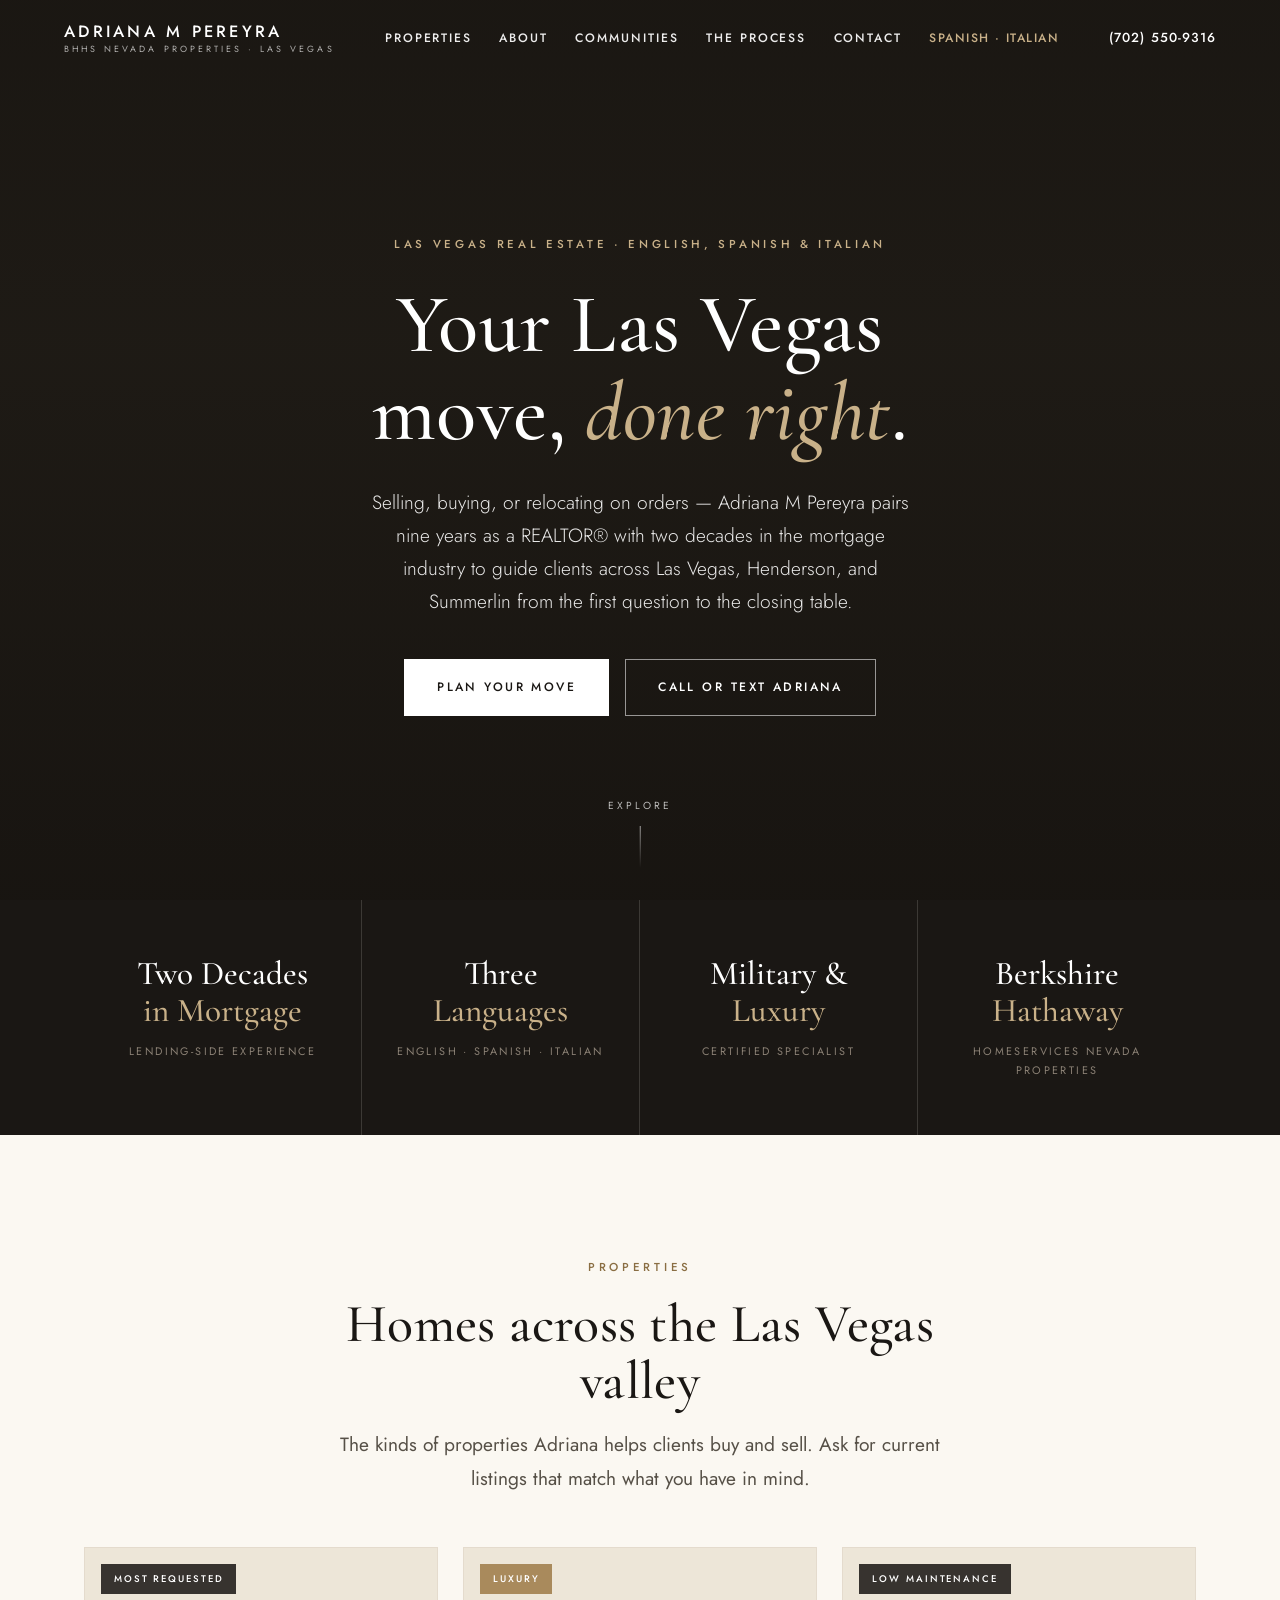
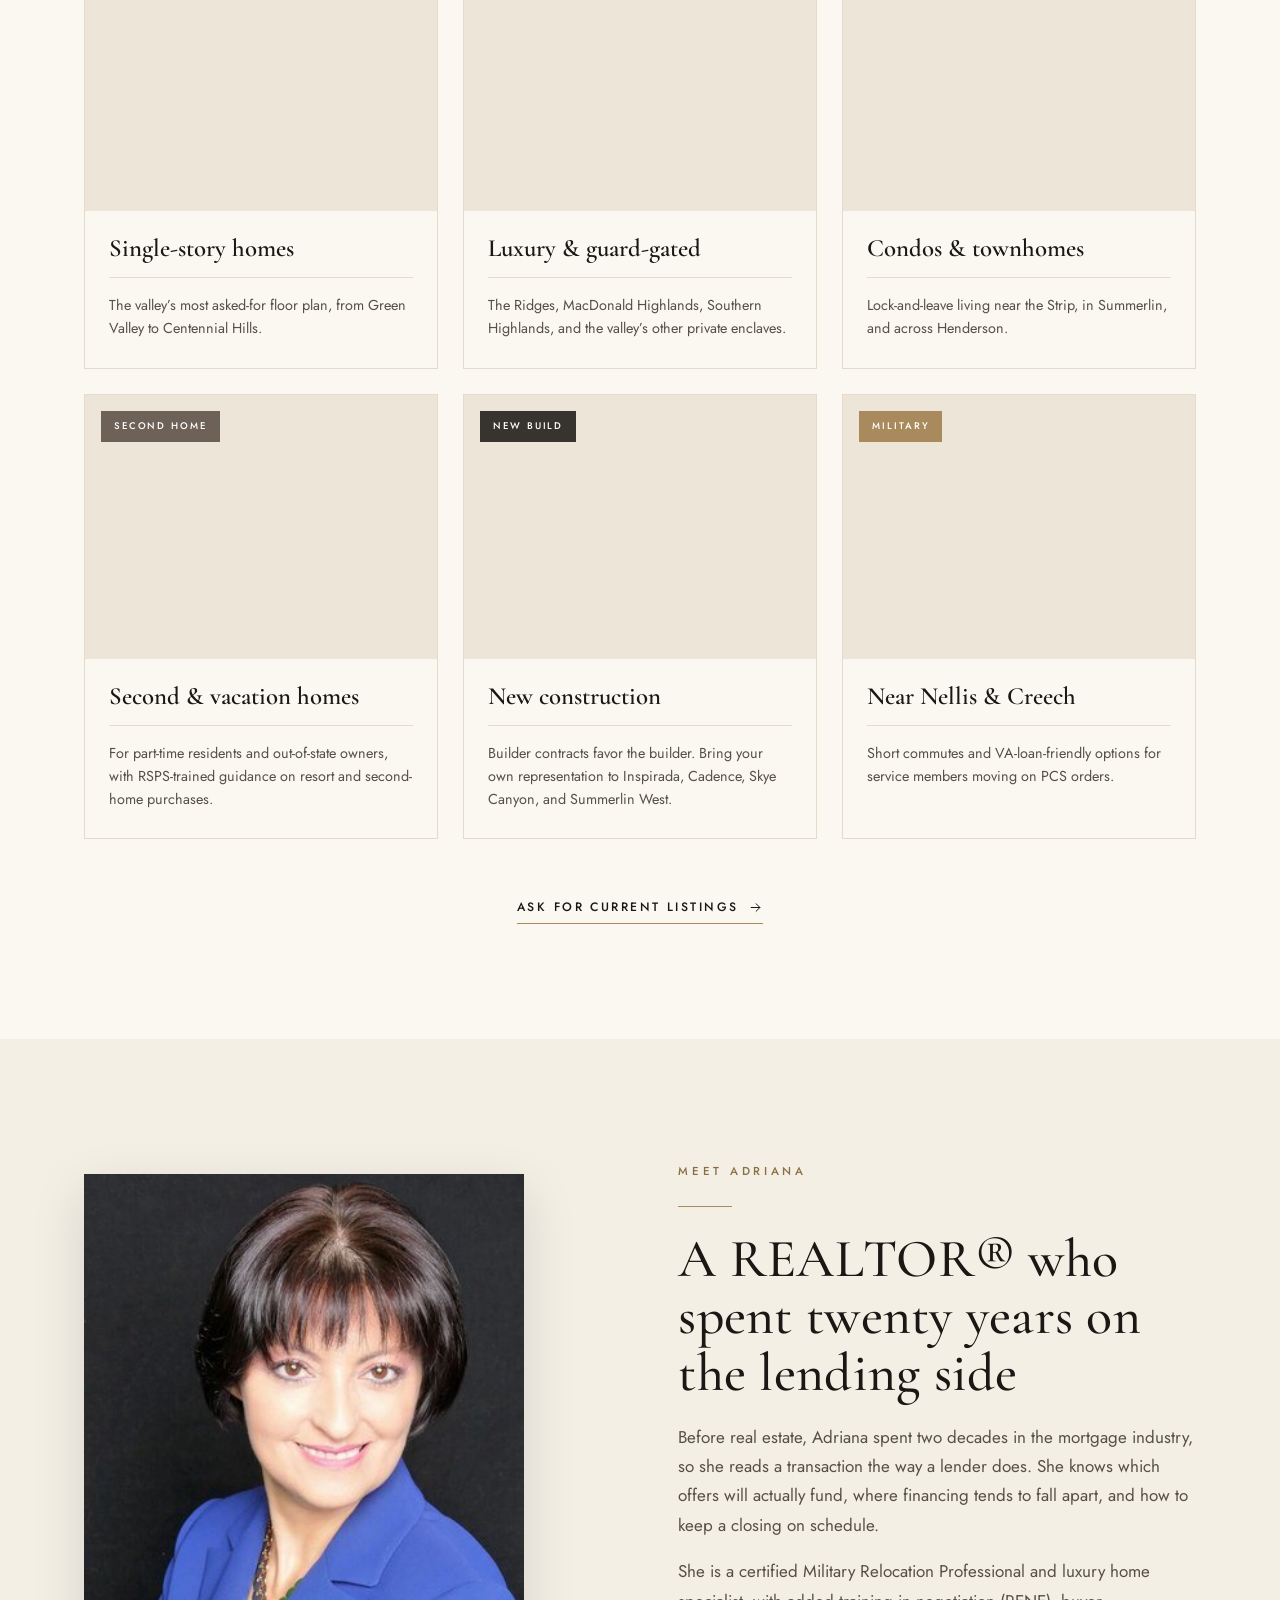
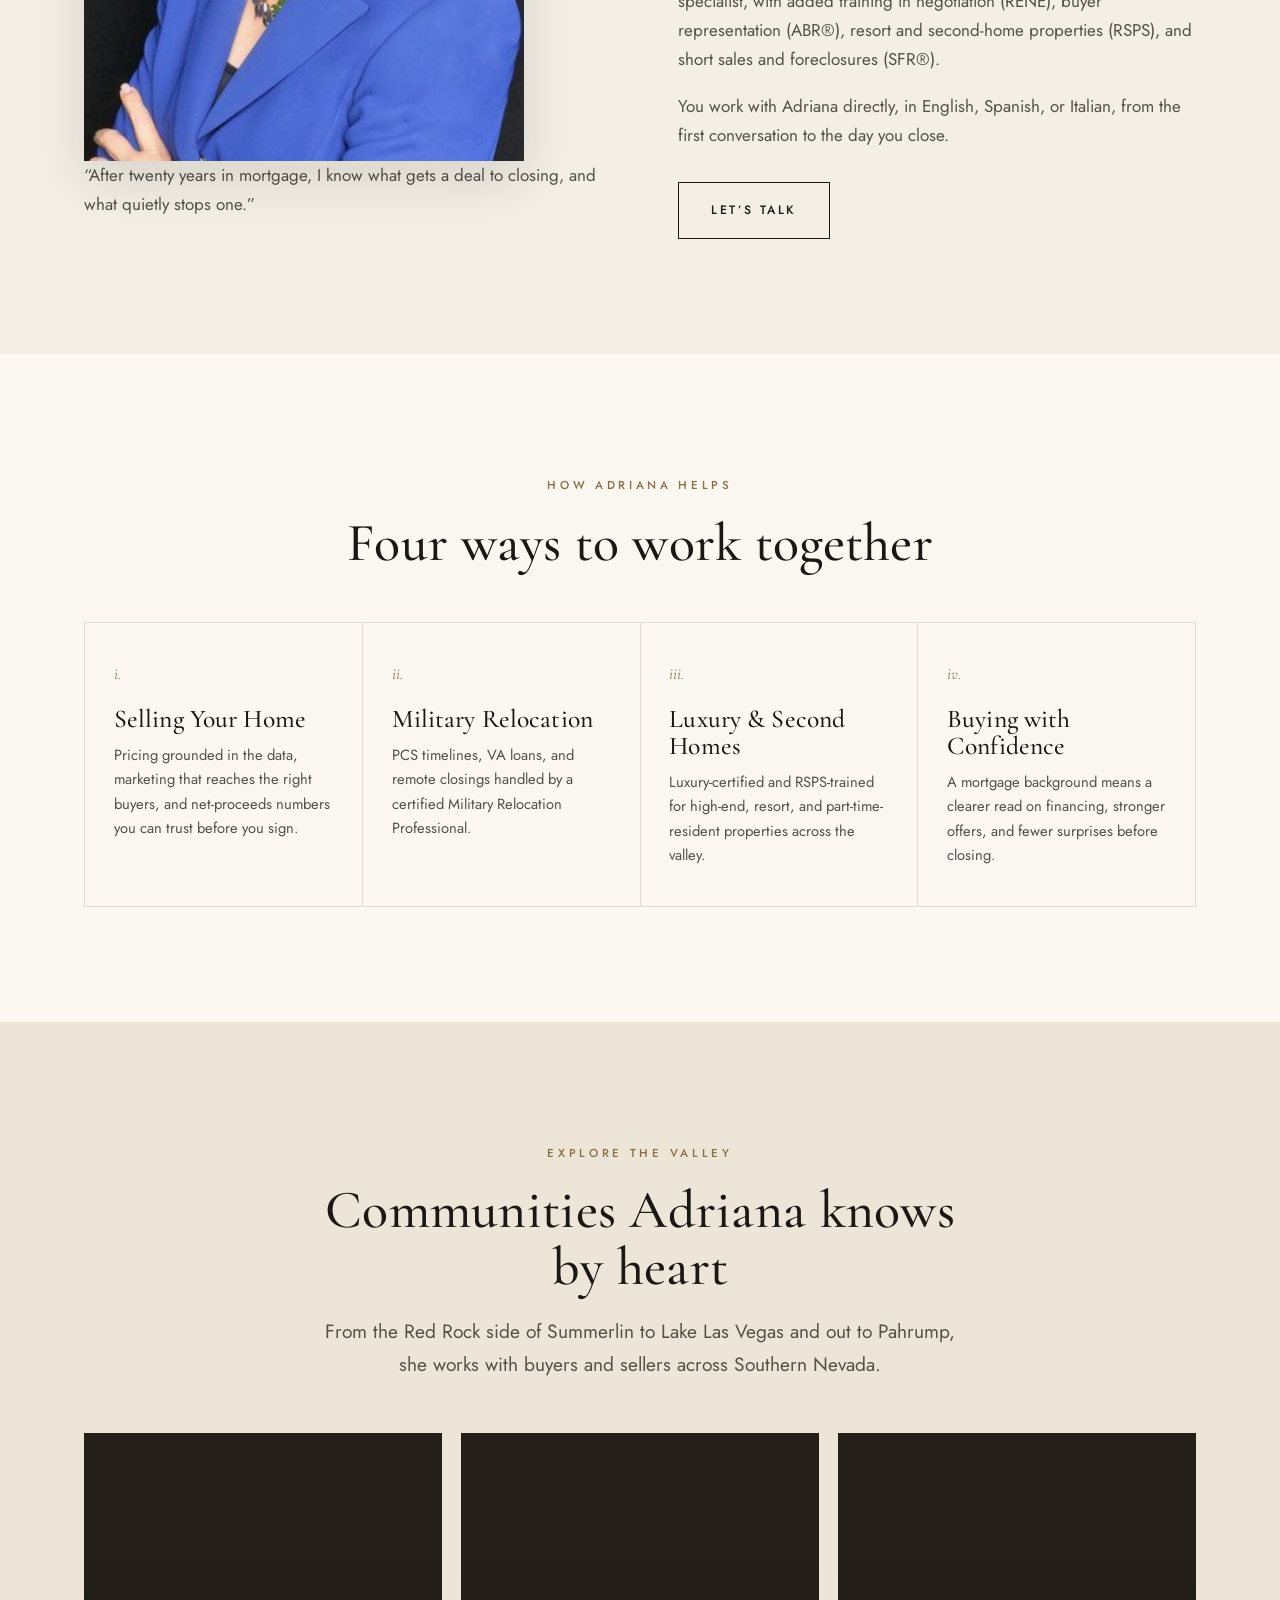
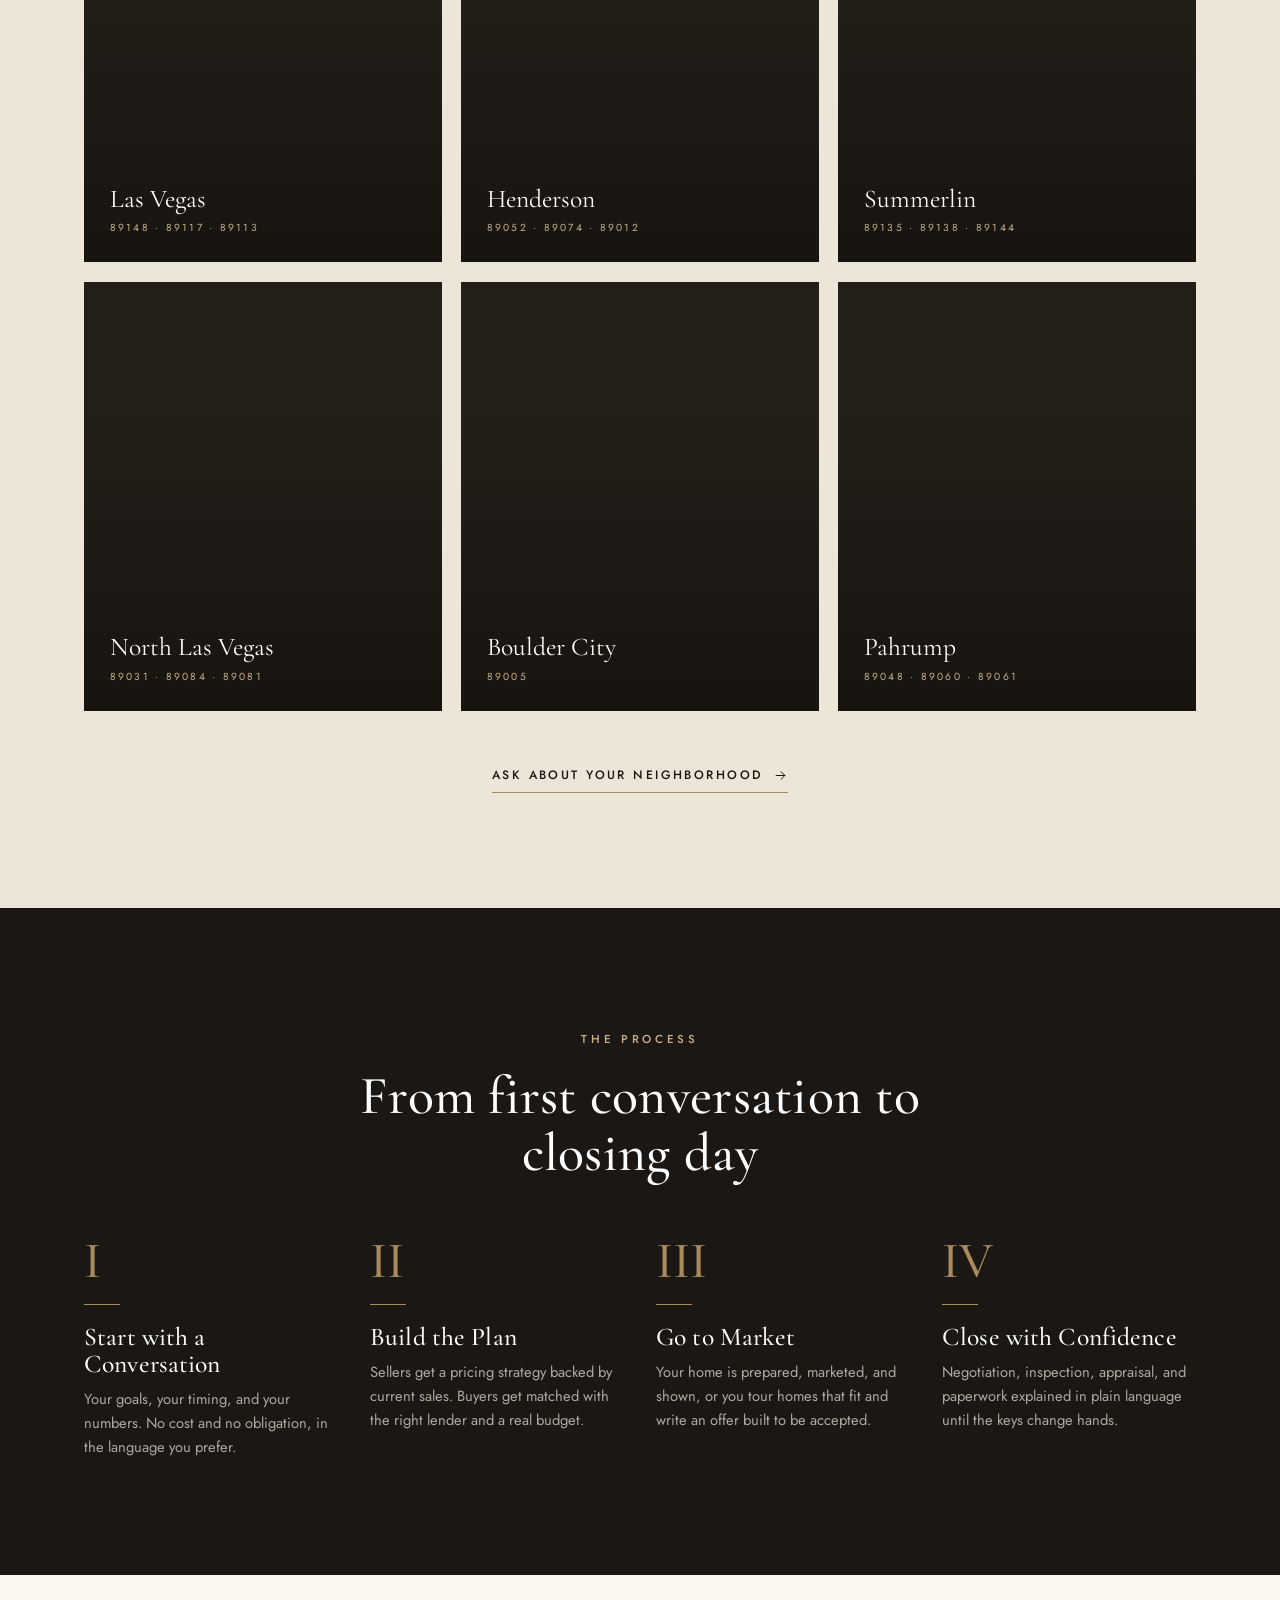
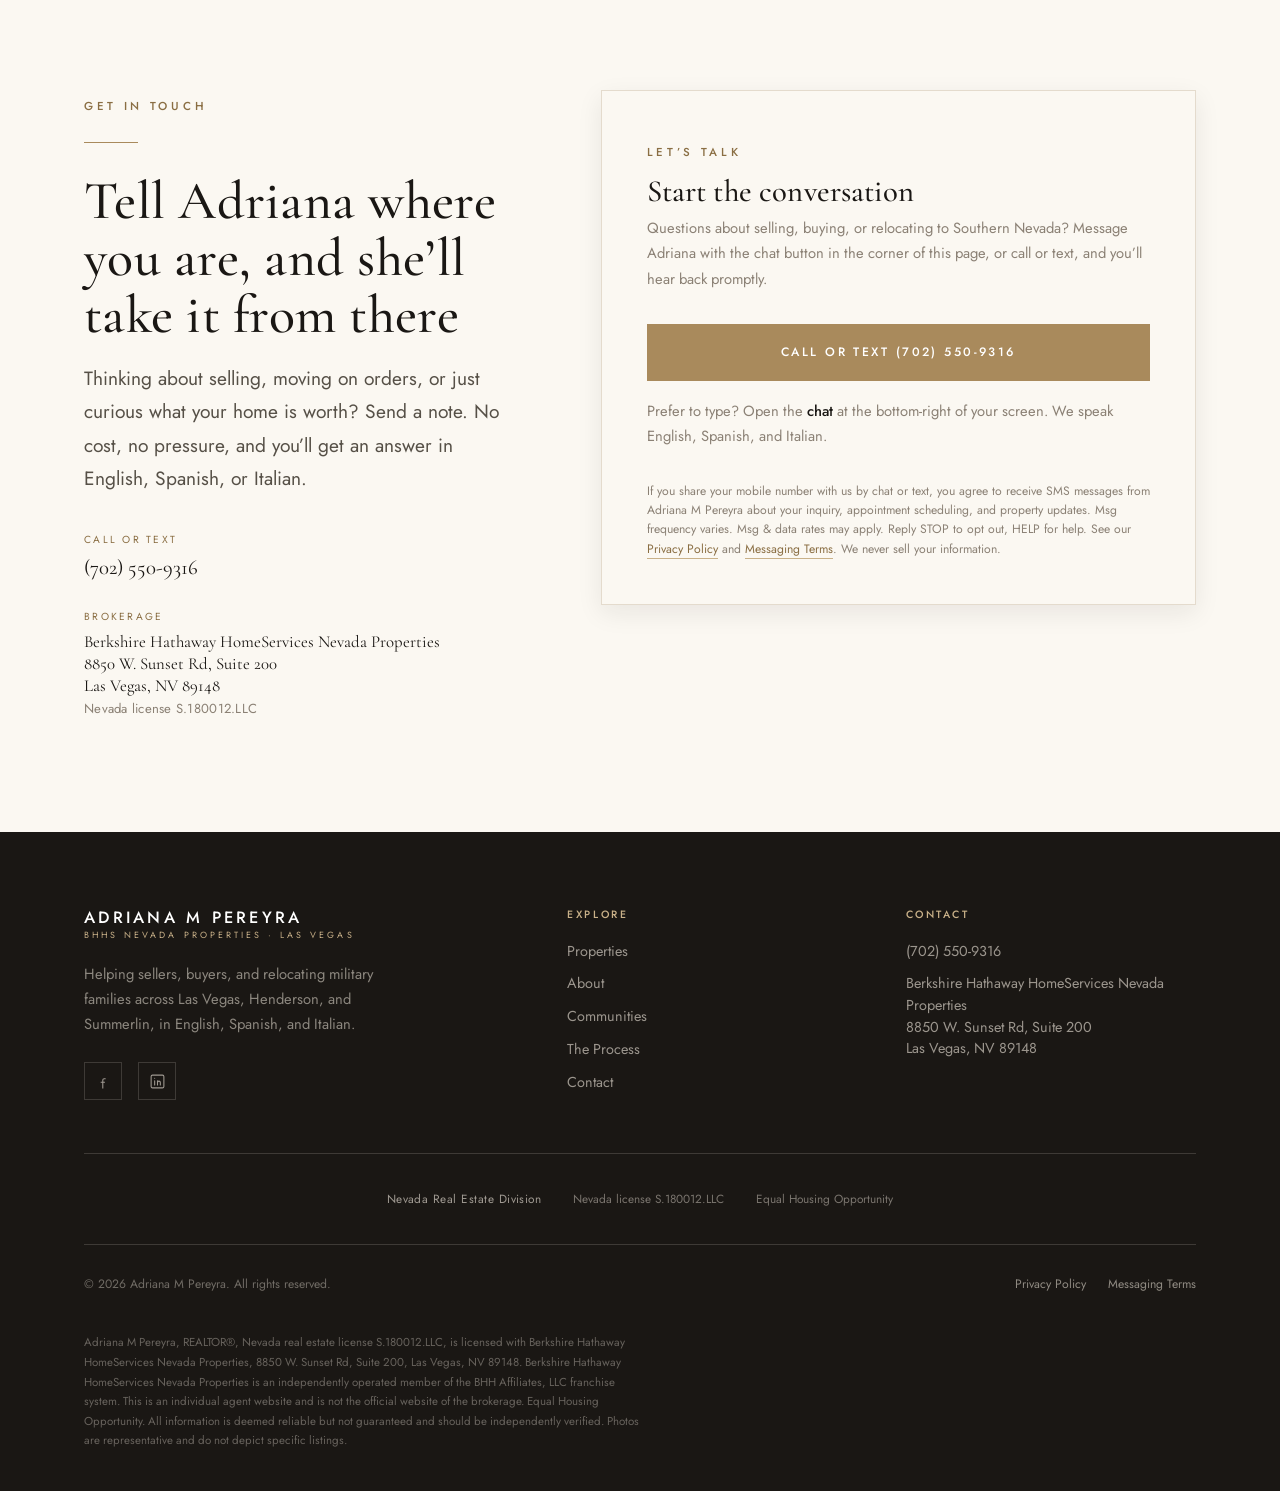
==== commit 9e812348: "Update index.html: English language labels, portrait quote restyle, phone 702-550-9316" ====
--- a/index.html
+++ b/index.html
@@ -28,10 +28,10 @@
       <a href="#communities">Communities</a>
       <a href="#path">The Process</a>
       <a href="#contact">Contact</a>
-      <a class="tag" href="#contact">Espa&ntilde;ol &middot; Italiano</a>
+      <a class="tag" href="#contact">Spanish &middot; Italian</a>
     </nav>
     <div class="nav-right">
-      <a class="nav-phone" href="tel:+17023361932">(702) 336-1932</a>
+      <a class="nav-phone" href="tel:+17025509316">(702) 550-9316</a>
       <button class="nav-toggle" id="amp-navToggle" aria-label="Open menu" aria-expanded="false">
         <svg viewBox="0 0 24 24" fill="none" stroke="currentColor" stroke-width="1.5" stroke-linecap="round"><path d="M3 6h18M3 12h18M3 18h18"/></svg>
       </button>
@@ -41,12 +41,12 @@
 
 <section class="hero">
   <div class="hero-inner">
-    <span class="eyebrow">Las Vegas Real Estate &middot; English, Espa&ntilde;ol &amp; Italiano</span>
+    <span class="eyebrow">Las Vegas Real Estate &middot; English, Spanish &amp; Italian</span>
     <h1>Your Las Vegas move, <em>done right</em>.</h1>
     <p class="hero-sub">Selling, buying, or relocating on orders &mdash; Adriana M Pereyra pairs nine years as a REALTOR&reg; with two decades in the mortgage industry to guide clients across Las Vegas, Henderson, and Summerlin from the first question to the closing table.</p>
     <div class="hero-actions">
       <a class="btn btn-solid-light" href="#contact">Plan your move</a>
-      <a class="btn btn-light" href="tel:+17023361932">Call or text Adriana</a>
+      <a class="btn btn-light" href="tel:+17025509316">Call or text Adriana</a>
     </div>
   </div>
   <div class="hero-scroll" aria-hidden="true"><span>Explore</span><span class="line"></span></div>
@@ -56,7 +56,7 @@
   <div class="wrap" style="padding-block:0;">
     <div class="stats">
       <div class="stat"><div class="figure">Two Decades<br><span class="accent">in Mortgage</span></div><div class="label">Lending-Side Experience</div></div>
-      <div class="stat"><div class="figure">Three<br><span class="accent">Languages</span></div><div class="label">English &middot; Espa&ntilde;ol &middot; Italiano</div></div>
+      <div class="stat"><div class="figure">Three<br><span class="accent">Languages</span></div><div class="label">English &middot; Spanish &middot; Italian</div></div>
       <div class="stat"><div class="figure">Military &amp;<br><span class="accent">Luxury</span></div><div class="label">Certified Specialist</div></div>
       <div class="stat"><div class="figure">Berkshire<br><span class="accent">Hathaway</span></div><div class="label">HomeServices Nevada Properties</div></div>
     </div>
@@ -120,11 +120,9 @@
 
 <section class="section bg-ivory" id="about">
   <div class="wrap split reverse">
-    <div class="split-media portrait reveal" role="img" aria-label="Portrait of Adriana M Pereyra" style="background-image:url('/img/adriana-pereyra.jpg')">
-      <div class="tag-float">
-        <div class="q">&ldquo;After twenty years in mortgage, I know what gets a deal to closing, and what quietly stops one.&rdquo;</div>
-        <div class="by">Adriana M Pereyra &middot; REALTOR&reg;</div>
-      </div>
+    <div class="portrait-block reveal">
+      <div class="split-media portrait" role="img" aria-label="Portrait of Adriana M Pereyra" style="background-image:url('/img/adriana-pereyra.jpg')"></div>
+      <blockquote class="portrait-quote">&ldquo;After twenty years in mortgage, I know what gets a deal to closing, and what quietly stops one.&rdquo;</blockquote>
     </div>
     <div class="split-text reveal">
       <span class="eyebrow">Meet Adriana</span>
@@ -210,12 +208,9 @@
       <div class="contact-list">
         <div class="ci"><div>
           <div class="lbl">Call or Text</div>
-          <a href="tel:+17023361932">(702) 336-1932</a>
+          <a href="tel:+17025509316">(702) 550-9316</a>
         </div></div>
-        <div class="ci"><div>
-          <div class="lbl">Office</div>
-          <a class="val sm" href="tel:+17025509316">(702) 550-9316</a>
-        </div></div>
+
         <div class="ci"><div>
           <div class="lbl">Brokerage</div>
           <div class="val sm">Berkshire Hathaway HomeServices Nevada Properties<br>8850 W. Sunset Rd, Suite 200<br>Las Vegas, NV 89148</div>
@@ -228,8 +223,8 @@
       <span class="eyebrow form-eyebrow">Let&rsquo;s Talk</span>
       <h3>Start the conversation</h3>
       <p class="form-note">Questions about selling, buying, or relocating to Southern Nevada? Message Adriana with the chat button in the corner of this page, or call or text, and you&rsquo;ll hear back promptly.</p>
-      <a href="tel:+17023361932" class="btn btn-gold" style="display:flex;width:100%;box-sizing:border-box;justify-content:center;">Call or Text (702) 336-1932</a>
-      <p class="form-note" style="margin-top:1.15rem;">Prefer to type? Open the <strong>chat</strong> at the bottom-right of your screen. &iexcl;Hablamos espa&ntilde;ol! Parliamo italiano.</p>
+      <a href="tel:+17025509316" class="btn btn-gold" style="display:flex;width:100%;box-sizing:border-box;justify-content:center;">Call or Text (702) 550-9316</a>
+      <p class="form-note" style="margin-top:1.15rem;">Prefer to type? Open the <strong>chat</strong> at the bottom-right of your screen. We speak English, Spanish, and Italian.</p>
       <p class="form-fine">If you share your mobile number with us by chat or text, you agree to receive SMS messages from Adriana M Pereyra about your inquiry, appointment scheduling, and property updates. Msg frequency varies. Msg &amp; data rates may apply. Reply STOP to opt out, HELP for help. See our <a href="/privacy">Privacy Policy</a> and <a href="/terms">Messaging Terms</a>. We never sell your information.</p>
     </div>
   </div>
@@ -243,7 +238,7 @@
           <span class="brand-name">Adriana M Pereyra</span>
           <span class="brand-sub">BHHS Nevada Properties &middot; Las Vegas</span>
         </a>
-        <p class="footer-blurb">Helping sellers, buyers, and relocating military families across Las Vegas, Henderson, and Summerlin. En espa&ntilde;ol e in italiano.</p>
+        <p class="footer-blurb">Helping sellers, buyers, and relocating military families across Las Vegas, Henderson, and Summerlin, in English, Spanish, and Italian.</p>
         <div class="footer-social">
           <a href="https://www.facebook.com/realestate.homenow" target="_blank" rel="noopener" aria-label="Facebook"><svg viewBox="0 0 24 24" fill="none" stroke="currentColor" stroke-width="1.5"><path d="M15 8h-2a2 2 0 0 0-2 2v12M8 13h6"/></svg></a>
           <a href="https://www.linkedin.com/in/adrianapereyravegasrealtor" target="_blank" rel="noopener" aria-label="LinkedIn"><svg viewBox="0 0 24 24" fill="none" stroke="currentColor" stroke-width="1.5" stroke-linecap="round"><rect x="3" y="3" width="18" height="18" rx="2"/><path d="M8 11v6M8 7.5v.01M12 17v-3.5a2 2 0 0 1 4 0V17M12 11v6"/></svg></a>
@@ -259,8 +254,7 @@
       </div>
       <div class="footer-col">
         <h4>Contact</h4>
-        <a href="tel:+17023361932">(702) 336-1932 (mobile)</a>
-        <a href="tel:+17025509316">(702) 550-9316 (office)</a>
+        <a href="tel:+17025509316">(702) 550-9316</a>
         
         <p>Berkshire Hathaway HomeServices Nevada Properties<br>8850 W. Sunset Rd, Suite 200<br>Las Vegas, NV 89148</p>
       </div>
